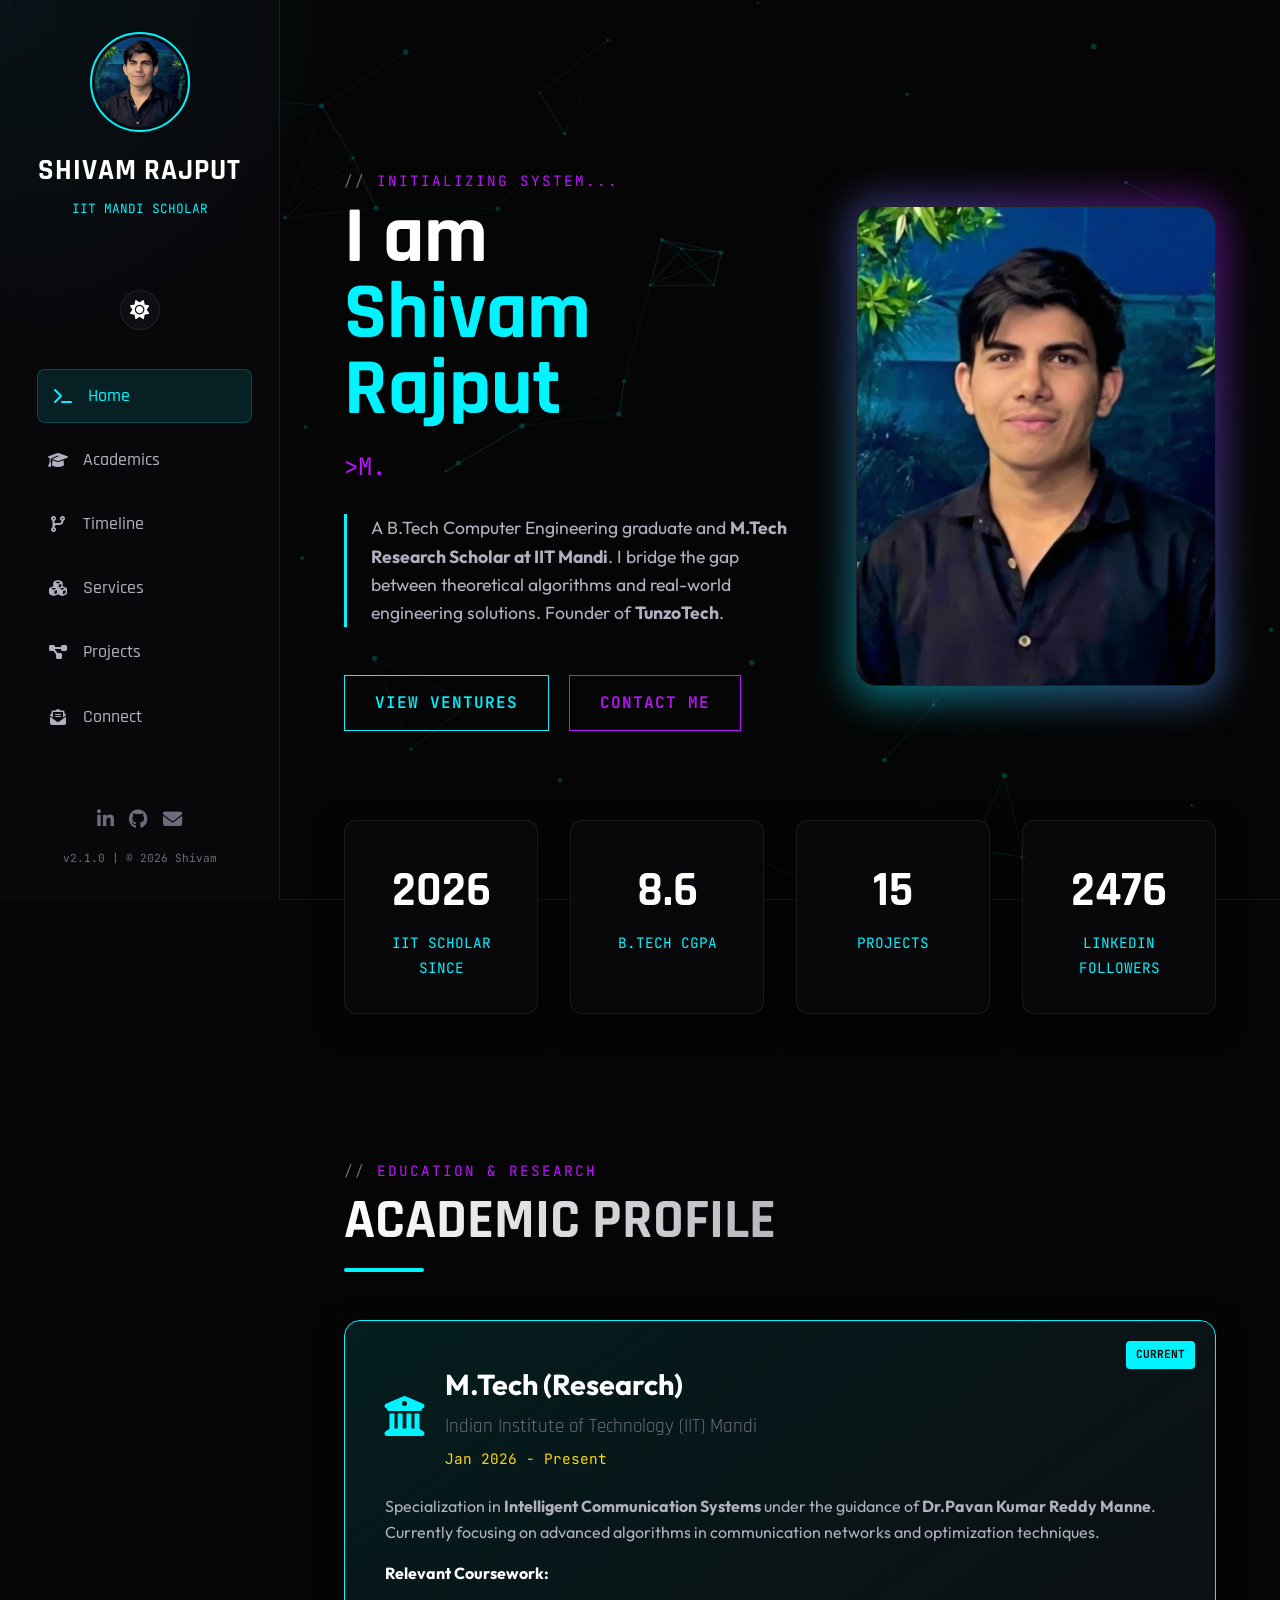
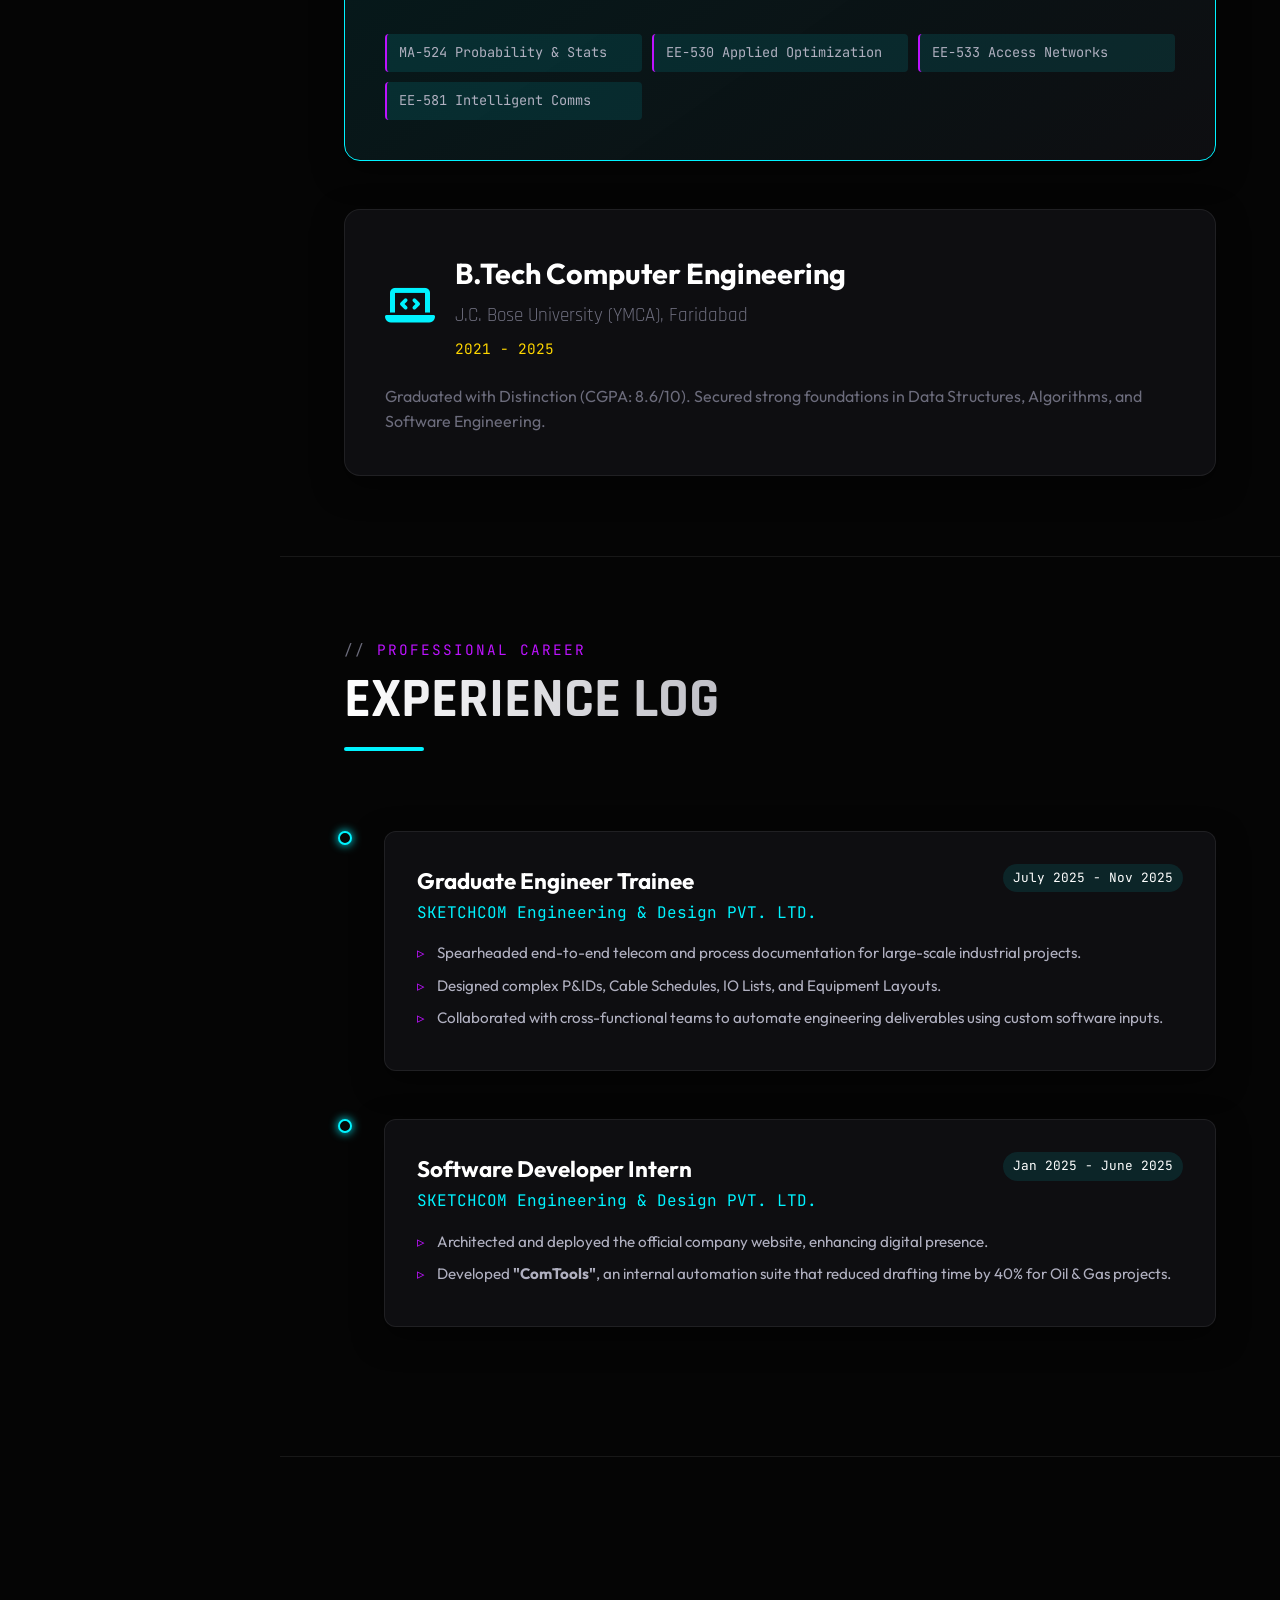
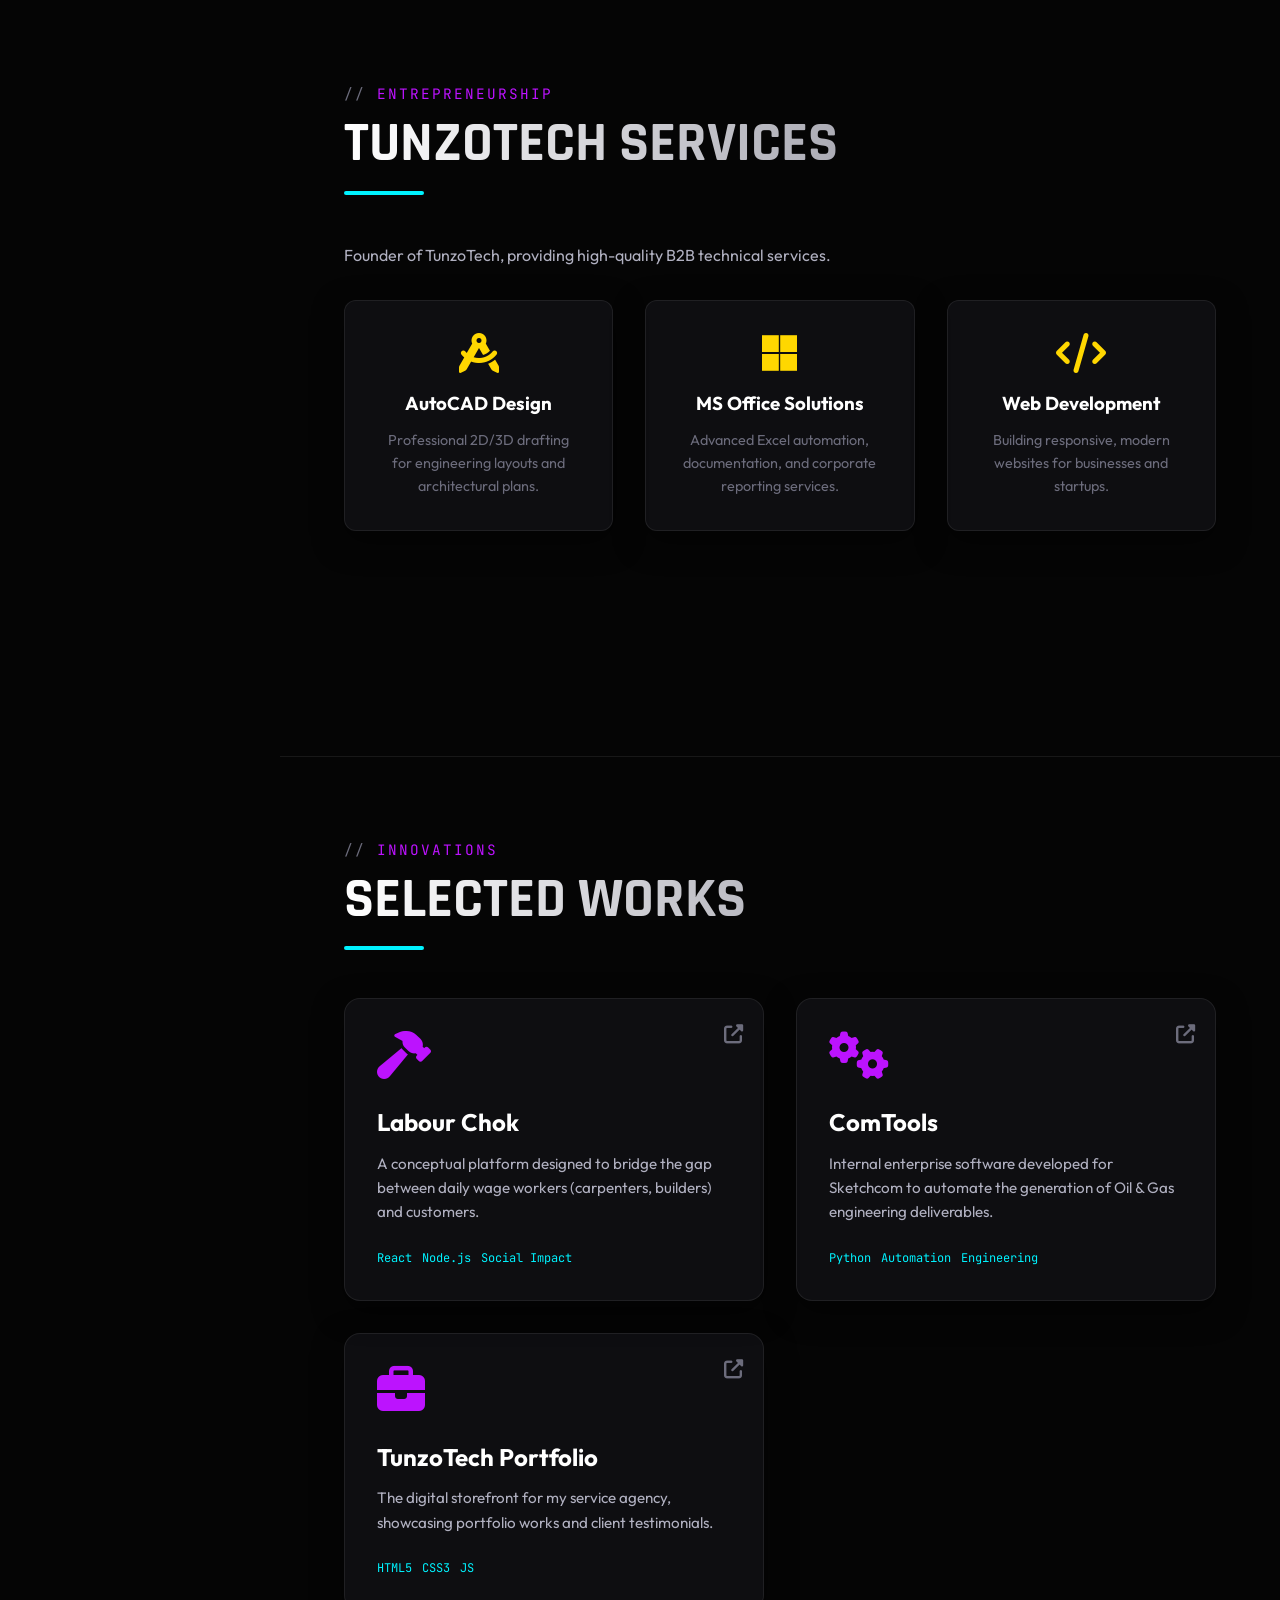
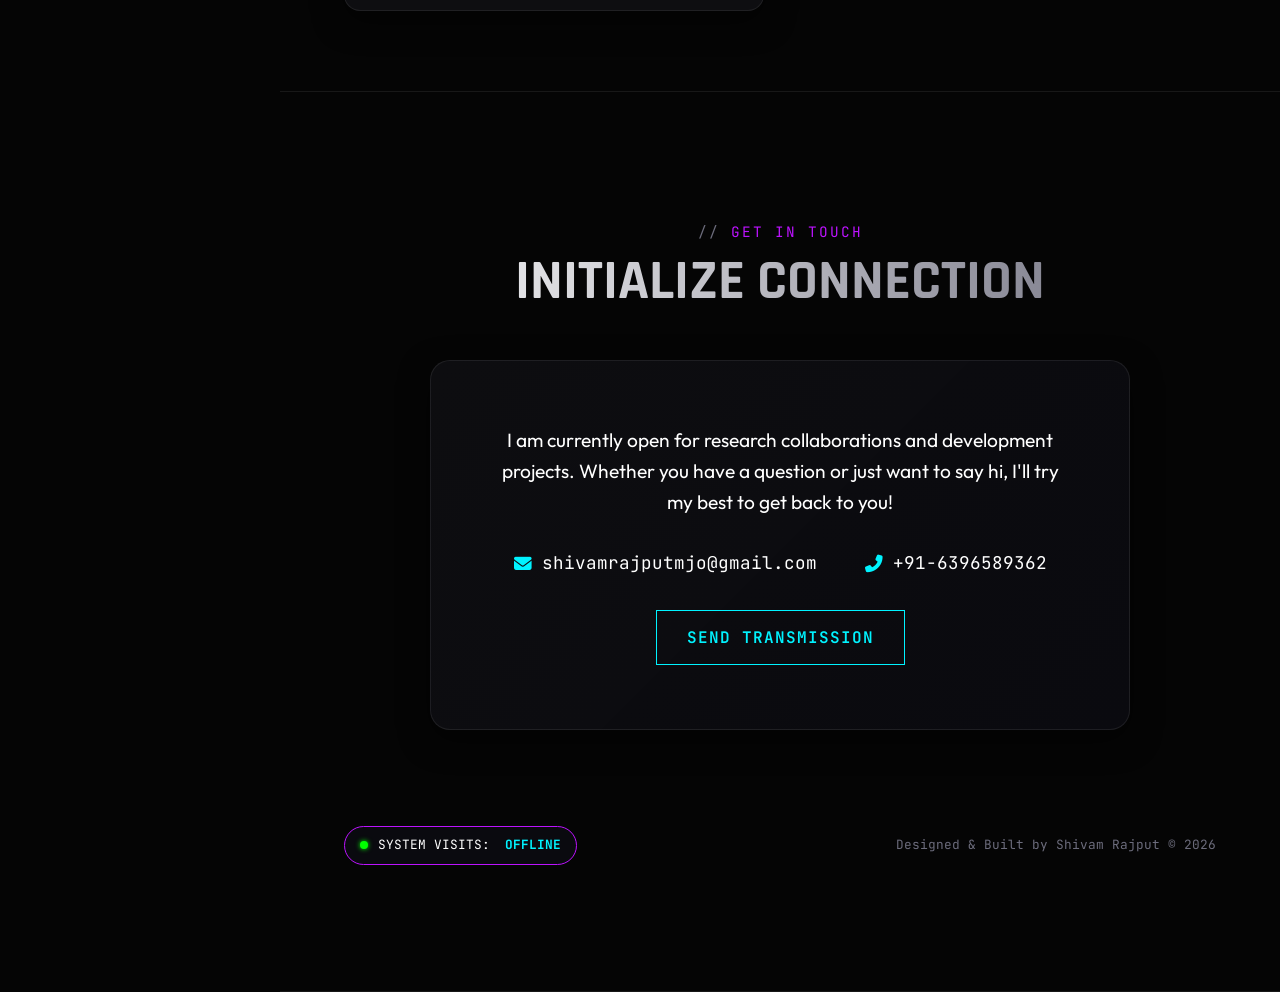
==== index.html @ 8123b1ee "Fix HTML encoding issues in index.html" ====
<!DOCTYPE html>
<html lang="en" data-theme="dark">
<head>
    <meta charset="UTF-8">
    <meta name="viewport" content="width=device-width, initial-scale=1.0">
    <meta name="description" content="Shivam Rajput - M.Tech Research Scholar IIT Mandi | Computer Engineer Portfolio">
    <meta name="keywords" content="Shivam Rajput, IIT Mandi, TunzoTech, Computer Engineer, GATE Qualified, Web Developer">
    <meta name="author" content="Shivam Rajput">
    <title>Shivam Rajput | M.Tech Research Scholar @ IIT Mandi</title>
    
    <link rel="stylesheet" href="https://cdnjs.cloudflare.com/ajax/libs/font-awesome/6.4.0/css/all.min.css">
    <link href="https://fonts.googleapis.com/css2?family=Rajdhani:wght@300;400;500;600;700&family=JetBrains+Mono:wght@300;400;500;700&family=Outfit:wght@300;400;500;700&display=swap" rel="stylesheet">
    <link rel="stylesheet" href="https://cdnjs.cloudflare.com/ajax/libs/animate.css/4.1.1/animate.min.css"/>
    
    <link rel="stylesheet" href="style.css">
</head>
<body>

    <canvas id="bg-canvas"></canvas>
    <div id="cursor-beam"></div>

    <div class="layout-wrapper">
        
        <aside class="sidebar">
            <div class="profile-header">
                <div class="profile-avatar">
                    <img src="Screenshot_2026-01-31-21-45-39-92_92460851df6f172a4592fca41cc2d2e6.jpg" alt="Shivam Rajput">
                </div>
                <div class="logo-text">
                    <h2 class="profile-name">SHIVAM RAJPUT</h2>
                    <span class="profile-role">IIT MANDI SCHOLAR</span>
                </div>
            </div>

            <div class="theme-switch-wrapper">
                <div class="theme-toggle" id="theme-toggle" title="Toggle Dark/Light Mode">
                    <i class="fas fa-sun"></i>
                </div>
            </div>

            <ul class="nav-menu">
                <li><a href="#home" class="nav-link active"><i class="fas fa-terminal"></i> <span>Home</span></a></li>
                <li><a href="#academics" class="nav-link"><i class="fas fa-graduation-cap"></i> <span>Academics</span></a></li>
                <li><a href="#experience" class="nav-link"><i class="fas fa-code-branch"></i> <span>Timeline</span></a></li>
                <li><a href="#services" class="nav-link"><i class="fas fa-cubes"></i> <span>Services</span></a></li>
                <li><a href="#projects" class="nav-link"><i class="fas fa-project-diagram"></i> <span>Projects</span></a></li>
                <li><a href="#contact" class="nav-link"><i class="fas fa-envelope-open-text"></i> <span>Connect</span></a></li>
            </ul>

            <div class="sidebar-footer">
                <div class="social-icons">
                    <a href="https://www.linkedin.com/in/shivam-rajput-b18097237" target="_blank" class="social-link"><i class="fab fa-linkedin-in"></i></a>
                    <a href="https://github.com/tunzoshivam" target="_blank" class="social-link"><i class="fab fa-github"></i></a>
                    <a href="mailto:shivamrajputmjo@gmail.com" class="social-link"><i class="fas fa-envelope"></i></a>
                </div>
                <p class="copyright">v2.1.0 | © 2026 Shivam</p>
            </div>
        </aside>

        <main class="main-content">
            
            <section id="home">
                <div class="hero-container">
                    <div class="hero-text animate__animated animate__fadeInLeft">
                        <div class="section-subtitle">INITIALIZING SYSTEM...</div>
                        <h1>I am <span class="text-highlight">Shivam Rajput</span></h1>
                        <div class="typing-container">
                            <span>&gt; </span>
                            <span id="typewriter">IIT MANDI SCHOLAR</span>
                        </div>
                        <p class="hero-bio">
                            A B.Tech Computer Engineering graduate and <strong>M.Tech Research Scholar at IIT Mandi</strong>. 
                            I bridge the gap between theoretical algorithms and real-world engineering solutions.
                            Founder of <strong>TunzoTech</strong>.
                        </p>
                        <div class="cta-group">
                            <a href="#projects" class="btn">View Ventures</a>
                            <a href="#contact" class="btn btn-secondary">Contact Me</a>
                        </div>
                    </div>

                    <div class="hero-image-wrapper animate__animated animate__fadeInRight">
                        <div class="hero-card" id="tilt-card">
                            <img src="Screenshot_2026-01-31-21-45-39-92_92460851df6f172a4592fca41cc2d2e6.jpg" alt="Shivam Rajput Profile">
                        </div>
                    </div>
                </div>
            </section>

            <div class="stats-grid">
                <div class="stat-box">
                    <span class="stat-number" data-target="2026">0</span>
                    <span class="stat-label">IIT Scholar Since</span>
                </div>
                <div class="stat-box">
                    <span class="stat-number" data-target="8.6">0</span>
                    <span class="stat-label">B.Tech CGPA</span>
                </div>
                <div class="stat-box">
                    <span class="stat-number" data-target="15">0</span>
                    <span class="stat-label">Projects</span>
                </div>
                <div class="stat-box">
                    <span class="stat-number" data-target="2476">0</span>
                    <span class="stat-label">LinkedIn Followers</span>
                </div>
            </div>

            <section id="academics">
                <div class="section-header">
                    <span class="section-subtitle">Education & Research</span>
                    <h2 class="section-title">Academic Profile</h2>
                    <div class="section-line"></div>
                </div>

                <div class="education-wrapper">
                    <div class="edu-card highlight reveal-on-scroll">
                        <div class="edu-header">
                            <i class="fas fa-university edu-icon"></i>
                            <div class="edu-details">
                                <h3>M.Tech (Research)</h3>
                                <span class="institution">Indian Institute of Technology (IIT) Mandi</span>
                                <span class="edu-year">Jan 2026 - Present</span>
                            </div>
                        </div>
                        <p style="color: var(--text-body);">
                            Specialization in <strong>Intelligent Communication Systems</strong> under the guidance of <strong>Dr.Pavan Kumar Reddy Manne</strong>. Currently focusing on advanced algorithms in communication networks and optimization techniques.
                        </p>
                        <h4 style="margin-top: 15px; color: var(--text-main);">Relevant Coursework:</h4>
                        <div class="coursework-grid">
                            <div class="course-chip">MA-524 Probability & Stats</div>
                            <div class="course-chip">EE-530 Applied Optimization</div>
                            <div class="course-chip">EE-533 Access Networks</div>
                            <div class="course-chip">EE-581 Intelligent Comms</div>
                        </div>
                    </div>

                    <div class="edu-card reveal-on-scroll">
                        <div class="edu-header">
                            <i class="fas fa-laptop-code edu-icon"></i>
                            <div class="edu-details">
                                <h3>B.Tech Computer Engineering</h3>
                                <span class="institution">J.C. Bose University (YMCA), Faridabad</span>
                                <span class="edu-year">2021 - 2025</span>
                            </div>
                        </div>
                        <p style="color: var(--text-muted);">
                            Graduated with Distinction (CGPA: 8.6/10). Secured strong foundations in Data Structures, Algorithms, and Software Engineering.
                        </p>
                    </div>
                </div>
            </section>

            <section id="experience">
                <div class="section-header">
                    <span class="section-subtitle">Professional Career</span>
                    <h2 class="section-title">Experience Log</h2>
                    <div class="section-line"></div>
                </div>

                <div class="timeline-container">
                    <div class="timeline-block reveal-on-scroll">
                        <div class="timeline-dot"></div>
                        <div class="job-card">
                            <div class="job-header">
                                <div>
                                    <h3 class="job-title">Graduate Engineer Trainee</h3>
                                    <span class="job-company">SKETCHCOM Engineering & Design PVT. LTD.</span>
                                </div>
                                <span class="job-date">July 2025 - Nov 2025</span>
                            </div>
                            <ul class="job-desc">
                                <li>Spearheaded end-to-end telecom and process documentation for large-scale industrial projects.</li>
                                <li>Designed complex P&IDs, Cable Schedules, IO Lists, and Equipment Layouts.</li>
                                <li>Collaborated with cross-functional teams to automate engineering deliverables using custom software inputs.</li>
                            </ul>
                        </div>
                    </div>

                    <div class="timeline-block reveal-on-scroll">
                        <div class="timeline-dot"></div>
                        <div class="job-card">
                            <div class="job-header">
                                <div>
                                    <h3 class="job-title">Software Developer Intern</h3>
                                    <span class="job-company">SKETCHCOM Engineering & Design PVT. LTD.</span>
                                </div>
                                <span class="job-date">Jan 2025 - June 2025</span>
                            </div>
                            <ul class="job-desc">
                                <li>Architected and deployed the official company website, enhancing digital presence.</li>
                                <li>Developed <strong>"ComTools"</strong>, an internal automation suite that reduced drafting time by 40% for Oil & Gas projects.</li>
                            </ul>
                        </div>
                    </div>
                </div>
            </section>

            <section id="services">
                <div class="section-header">
                    <span class="section-subtitle">Entrepreneurship</span>
                    <h2 class="section-title">TunzoTech Services</h2>
                    <div class="section-line"></div>
                </div>
                <p style="max-width: 600px; color: var(--text-body);">
                    Founder of TunzoTech, providing high-quality B2B technical services.
                </p>

                <div class="services-container">
                    <div class="service-card reveal-on-scroll">
                        <i class="fas fa-drafting-compass service-icon"></i>
                        <h3>AutoCAD Design</h3>
                        <p style="font-size: 0.9rem; color: var(--text-muted); margin-top: 10px;">Professional 2D/3D drafting for engineering layouts and architectural plans.</p>
                    </div>
                    <div class="service-card reveal-on-scroll">
                        <i class="fab fa-microsoft service-icon"></i>
                        <h3>MS Office Solutions</h3>
                        <p style="font-size: 0.9rem; color: var(--text-muted); margin-top: 10px;">Advanced Excel automation, documentation, and corporate reporting services.</p>
                    </div>
                    <div class="service-card reveal-on-scroll">
                        <i class="fas fa-code service-icon"></i>
                        <h3>Web Development</h3>
                        <p style="font-size: 0.9rem; color: var(--text-muted); margin-top: 10px;">Building responsive, modern websites for businesses and startups.</p>
                    </div>
                </div>
            </section>

            <section id="projects">
                <div class="section-header">
                    <span class="section-subtitle">Innovations</span>
                    <h2 class="section-title">Selected Works</h2>
                    <div class="section-line"></div>
                </div>

                <div class="project-grid">
                    <div class="project-card reveal-on-scroll">
                        <div class="project-links">
                            <a href="https://github.com/TunzoShivam/labourchowk" target="_blank"><i class="fas fa-external-link-alt"></i></a>
                        </div>
                        <div class="project-content">
                            <i class="fas fa-hammer folder-icon"></i>
                            <h3 class="project-title">Labour Chok</h3>
                            <p class="project-desc">A conceptual platform designed to bridge the gap between daily wage workers (carpenters, builders) and customers.</p>
                            <div class="tech-stack">
                                <span class="tech-tag">React</span>
                                <span class="tech-tag">Node.js</span>
                                <span class="tech-tag">Social Impact</span>
                            </div>
                        </div>
                    </div>

                    <div class="project-card reveal-on-scroll">
                        <div class="project-links">
                            <a href="#" target="_blank"><i class="fas fa-external-link-alt"></i></a>
                        </div>
                        <div class="project-content">
                            <i class="fas fa-cogs folder-icon"></i>
                            <h3 class="project-title">ComTools</h3>
                            <p class="project-desc">Internal enterprise software developed for Sketchcom to automate the generation of Oil & Gas engineering deliverables.</p>
                            <div class="tech-stack">
                                <span class="tech-tag">Python</span>
                                <span class="tech-tag">Automation</span>
                                <span class="tech-tag">Engineering</span>
                            </div>
                        </div>
                    </div>

                    <div class="project-card reveal-on-scroll">
                        <div class="project-links">
                            <a href="https://www.instagram.com/tunzotech/" target="_blank"><i class="fas fa-external-link-alt"></i></a>
                        </div>
                        <div class="project-content">
                            <i class="fas fa-briefcase folder-icon"></i>
                            <h3 class="project-title">TunzoTech Portfolio</h3>
                            <p class="project-desc">The digital storefront for my service agency, showcasing portfolio works and client testimonials.</p>
                            <div class="tech-stack">
                                <span class="tech-tag">HTML5</span>
                                <span class="tech-tag">CSS3</span>
                                <span class="tech-tag">JS</span>
                            </div>
                        </div>
                    </div>
                </div>
            </section>

            <section id="contact">
                <div class="section-header" style="text-align: center;">
                    <span class="section-subtitle">Get In Touch</span>
                    <h2 class="section-title">Initialize Connection</h2>
                </div>

                <div class="contact-box reveal-on-scroll">
                    <p style="font-size: 1.2rem; margin-bottom: 2rem; color: var(--text-main);">
                        I am currently open for research collaborations and development projects.
                        Whether you have a question or just want to say hi, I'll try my best to get back to you!
                    </p>
                    
                    <div class="contact-info">
                        <div class="contact-item">
                            <i class="fas fa-envelope"></i>
                            <span>shivamrajputmjo@gmail.com</span>
                        </div>
                        <div class="contact-item">
                            <i class="fas fa-phone-alt"></i>
                            <span>+91-6396589362</span>
                        </div>
                    </div>

                    <a href="mailto:shivamrajputmjo@gmail.com" class="btn">Send Transmission</a>
                </div>

                <footer class="footer-bar">
                    <div class="visitor-counter">
                        <div class="pulse-dot"></div>
                        <span>SYSTEM VISITS: </span>
                        <span id="counter-val" style="color: var(--primary); font-weight: bold; margin-left: 5px;">LOADING...</span>
                    </div>
                    <div style="font-family: var(--font-code); font-size: 0.8rem; color: var(--text-muted);">
                        Designed & Built by Shivam Rajput © 2026
                    </div>
                </footer>
            </section>

        </main>
    </div>

    <script src="script.js"></script>
</body>

</html>
---- style.css ----
/* =========================================
   1. RESET & VARIABLES (The Foundation)
   ========================================= */
:root {
    /* ------------------ DARK THEME (DEFAULT) ------------------ */
    --bg-deep: #050505;
    --bg-surface: #0a0a0f;
    --bg-card: rgba(20, 20, 25, 0.6);
    --bg-glass: rgba(10, 10, 15, 0.7);
    
    --primary: #00f3ff;       /* Electric Cyan */
    --primary-dim: rgba(0, 243, 255, 0.1);
    --secondary: #bc13fe;     /* Neon Purple */
    --secondary-dim: rgba(188, 19, 254, 0.1);
    --accent: #ffd700;        /* Gold */
    
    --text-main: #ffffff;
    --text-body: #b0b0c0;
    --text-muted: #6c6c7c;
    
    --glass-border: 1px solid rgba(255, 255, 255, 0.08);
    --glass-shadow: 0 10px 30px rgba(0,0,0,0.5);
    
    /* Cursor Beam Color */
    --beam-color: radial-gradient(circle, rgba(0, 243, 255, 0.15) 0%, transparent 60%);
    
    /* Typography */
    --font-heading: 'Rajdhani', sans-serif;
    --font-body: 'Outfit', sans-serif;
    --font-code: 'JetBrains Mono', monospace;
    
    /* Transitions */
    --ease-out: cubic-bezier(0.23, 1, 0.32, 1);
    --trans-fast: 0.3s var(--ease-out);
    --trans-slow: 0.6s var(--ease-out);
}

/* ------------------ LIGHT THEME OVERRIDES ------------------ */
[data-theme="light"] {
    --bg-deep: #f0f2f5;
    --bg-surface: #ffffff;
    --bg-card: rgba(255, 255, 255, 0.85);
    --bg-glass: rgba(255, 255, 255, 0.9);

    --primary: #0077b6;       /* Deep Blue */
    --primary-dim: rgba(0, 119, 182, 0.1);
    --secondary: #7209b7;     /* Rich Purple */
    --secondary-dim: rgba(114, 9, 183, 0.1);
    --accent: #ffb703;        /* Warm Yellow */

    --text-main: #1a1a2e;
    --text-body: #4a4a5e;
    --text-muted: #666;

    --glass-border: 1px solid rgba(0, 0, 0, 0.05);
    --glass-shadow: 0 10px 30px rgba(0,0,0,0.1);
    
    /* Cursor Beam Color for Light Mode (Subtle Warmth) */
    --beam-color: radial-gradient(circle, rgba(0, 119, 182, 0.1) 0%, transparent 60%);
}

* {
    margin: 0;
    padding: 0;
    box-sizing: border-box;
    outline: none;
    -webkit-tap-highlight-color: transparent;
}

html {
    scroll-behavior: smooth;
    font-size: 16px;
}

body {
    background-color: var(--bg-deep);
    color: var(--text-main);
    font-family: var(--font-body);
    overflow-x: hidden;
    line-height: 1.6;
    transition: background-color 0.5s ease, color 0.5s ease;
}

/* Custom Scrollbar */
::-webkit-scrollbar { width: 8px; }
::-webkit-scrollbar-track { background: var(--bg-deep); }
::-webkit-scrollbar-thumb { 
    background: linear-gradient(to bottom, var(--primary), var(--secondary)); 
    border-radius: 4px; 
}

::selection {
    background: var(--primary);
    color: #fff;
}

/* =========================================
   2. DYNAMIC BACKGROUNDS & CURSOR BEAM
   ========================================= */
#bg-canvas {
    position: fixed;
    top: 0; left: 0;
    width: 100%; height: 100%;
    z-index: -2;
    opacity: 0.4;
    pointer-events: none;
    transition: opacity 0.5s;
}

/* The Flashlight Beam */
#cursor-beam {
    position: fixed;
    top: 0; left: 0;
    width: 800px;
    height: 800px;
    background: var(--beam-color);
    border-radius: 50%;
    pointer-events: none;
    transform: translate(-50%, -50%);
    z-index: -1;
    mix-blend-mode: screen; /* Makes it glow nicely in dark mode */
    transition: background 0.5s ease;
}

/* Adjust blend mode for light theme */
[data-theme="light"] #cursor-beam {
    mix-blend-mode: multiply;
}

/* =========================================
   3. LAYOUT STRUCTURE
   ========================================= */
.layout-wrapper {
    display: grid;
    grid-template-columns: 280px 1fr; /* Fixed Sidebar */
    min-height: 100vh;
}

/* =========================================
   4. SIDEBAR (GLASSMORPHISM)
   ========================================= */
.sidebar {
    background: var(--bg-glass);
    backdrop-filter: blur(20px);
    -webkit-backdrop-filter: blur(20px);
    border-right: var(--glass-border);
    height: 100vh;
    position: sticky;
    top: 0;
    padding: 2rem;
    display: flex;
    flex-direction: column;
    justify-content: space-between;
    z-index: 100;
    transition: transform 0.3s ease, background 0.5s ease, border 0.5s ease;
}

.profile-header {
    text-align: center;
    margin-bottom: 2rem;
}

.profile-avatar {
    width: 100px;
    height: 100px;
    border-radius: 50%;
    border: 2px solid var(--primary);
    padding: 3px;
    margin: 0 auto 1rem;
    position: relative;
}

.profile-avatar img {
    width: 100%;
    height: 100%;
    border-radius: 50%;
    object-fit: cover;
    filter: grayscale(20%);
    transition: var(--trans-fast);
}

.profile-avatar:hover img { filter: grayscale(0%); }

.profile-name {
    font-family: var(--font-heading);
    font-size: 1.8rem;
    font-weight: 700;
    letter-spacing: 1px;
    color: var(--text-main);
}

.profile-role {
    font-family: var(--font-code);
    font-size: 0.8rem;
    color: var(--primary);
    margin-top: 5px;
    display: block;
}

/* Navigation Links */
.nav-menu {
    list-style: none;
    display: flex;
    flex-direction: column;
    gap: 10px;
}

.nav-link {
    display: flex;
    align-items: center;
    gap: 15px;
    padding: 12px 15px;
    color: var(--text-body);
    text-decoration: none;
    border-radius: 8px;
    transition: var(--trans-fast);
    font-family: var(--font-heading);
    font-weight: 500;
    font-size: 1.1rem;
    border: 1px solid transparent;
}

.nav-link i { width: 20px; text-align: center; font-size: 1rem; }

.nav-link:hover, .nav-link.active {
    background: var(--primary-dim);
    color: var(--primary);
    border-color: rgba(0, 243, 255, 0.2);
    transform: translateX(5px);
}

/* Theme Switcher */
.theme-switch-wrapper {
    display: flex;
    align-items: center;
    justify-content: center;
    margin: 10px 0;
}

.theme-toggle {
    background: var(--bg-card);
    border: var(--glass-border);
    color: var(--text-main);
    padding: 10px;
    border-radius: 50%;
    cursor: pointer;
    transition: var(--trans-fast);
    width: 40px;
    height: 40px;
    display: flex;
    align-items: center;
    justify-content: center;
    font-size: 1.2rem;
}

.theme-toggle:hover {
    background: var(--primary);
    color: #fff;
    box-shadow: 0 0 15px var(--primary);
}

.sidebar-footer {
    margin-top: 2rem;
    text-align: center;
}

.social-icons {
    display: flex;
    justify-content: center;
    gap: 15px;
    margin-bottom: 15px;
}

.social-link {
    color: var(--text-muted);
    font-size: 1.2rem;
    transition: var(--trans-fast);
}
.social-link:hover { color: var(--primary); transform: translateY(-3px); }

.copyright {
    font-size: 0.7rem;
    color: var(--text-muted);
    font-family: var(--font-code);
}

/* =========================================
   5. MAIN CONTENT AREA
   ========================================= */
.main-content {
    padding: 0;
    position: relative;
    /* Extra padding at bottom for mobile to prevent content hide behind nav */
    padding-bottom: 0; 
}

section {
    padding: 5rem 4rem;
    min-height: 100vh;
    display: flex;
    flex-direction: column;
    justify-content: center;
    border-bottom: var(--glass-border);
    position: relative;
    transition: border 0.5s ease;
}

/* Section Headings */
.section-header { margin-bottom: 3rem; }

.section-subtitle {
    font-family: var(--font-code);
    color: var(--secondary);
    font-size: 0.9rem;
    letter-spacing: 2px;
    margin-bottom: 0.5rem;
    display: inline-block;
    text-transform: uppercase;
}

.section-subtitle::before { content: '// '; color: var(--text-muted); }

.section-title {
    font-family: var(--font-heading);
    font-size: clamp(2.5rem, 5vw, 3.5rem); /* Responsive Font Size */
    font-weight: 700;
    text-transform: uppercase;
    line-height: 1.1;
    /* Gradient Text */
    background: linear-gradient(to right, var(--text-main), var(--text-muted));
    -webkit-background-clip: text;
    -webkit-text-fill-color: transparent;
}

.section-line {
    width: 80px;
    height: 4px;
    background: var(--primary);
    margin-top: 1rem;
    border-radius: 2px;
}

/* =========================================
   6. HERO SECTION
   ========================================= */
.hero-container {
    display: grid;
    grid-template-columns: 1.5fr 1fr;
    align-items: center;
    gap: 4rem;
    max-width: 1400px;
    margin: 0 auto;
}

.hero-text h1 {
    font-size: clamp(3rem, 7vw, 5rem); /* Responsive Font Size */
    font-family: var(--font-heading);
    line-height: 0.95;
    margin-bottom: 1.5rem;
    color: var(--text-main);
}

.text-highlight { color: var(--primary); position: relative; display: inline-block; }

.typing-container {
    font-family: var(--font-code);
    font-size: clamp(1rem, 2vw, 1.5rem);
    color: var(--secondary);
    margin-bottom: 2rem;
    height: 30px;
    display: flex;
    align-items: center;
}

.hero-bio {
    font-size: 1.1rem;
    color: var(--text-body);
    max-width: 600px;
    margin-bottom: 3rem;
    border-left: 3px solid var(--primary);
    padding-left: 1.5rem;
}

.cta-group { display: flex; gap: 20px; flex-wrap: wrap; }

.btn {
    display: inline-flex;
    align-items: center;
    gap: 10px;
    padding: 14px 30px;
    background: transparent;
    border: 1px solid var(--primary);
    color: var(--primary);
    font-family: var(--font-code);
    font-weight: 600;
    text-decoration: none;
    text-transform: uppercase;
    letter-spacing: 1px;
    position: relative;
    overflow: hidden;
    transition: var(--trans-fast);
    cursor: pointer;
    white-space: nowrap;
}

.btn::before {
    content: '';
    position: absolute;
    top: 0; left: -100%;
    width: 100%; height: 100%;
    background: var(--primary);
    z-index: -1;
    transition: 0.4s ease;
}

.btn:hover::before { left: 0; }
.btn:hover { color: var(--bg-deep); box-shadow: 0 0 20px var(--primary-dim); }

.btn-secondary {
    border-color: var(--secondary);
    color: var(--secondary);
}
.btn-secondary::before { background: var(--secondary); }
.btn-secondary:hover { color: var(--bg-deep); box-shadow: 0 0 20px var(--secondary-dim); }

/* 3D Image Card */
.hero-image-wrapper {
    perspective: 1000px;
    display: flex;
    justify-content: center;
    max-width: 100%;
}

.hero-card {
    width: 360px;
    max-width: 100%;
    height: auto;
    aspect-ratio: 3/4;
    position: relative;
    transform-style: preserve-3d;
    transition: transform 0.1s;
    border-radius: 20px;
}

.hero-card::before {
    content: '';
    position: absolute;
    inset: -5px;
    background: linear-gradient(45deg, var(--primary), var(--secondary));
    border-radius: 24px;
    z-index: -1;
    filter: blur(20px);
    opacity: 0.5;
}

.hero-card img {
    width: 100%;
    height: 100%;
    object-fit: cover;
    border-radius: 20px;
    border: 1px solid rgba(255, 255, 255, 0.1);
    background: var(--bg-surface);
}

/* =========================================
   7. STATS COUNTER
   ========================================= */
.stats-grid {
    display: grid;
    grid-template-columns: repeat(auto-fit, minmax(150px, 1fr)); /* Responsive Grid */
    gap: 2rem;
    margin-top: -80px;
    margin-bottom: 4rem;
    padding: 0 4rem;
    position: relative;
    z-index: 10;
}

.stat-box {
    background: var(--bg-glass);
    backdrop-filter: blur(10px);
    border: var(--glass-border);
    padding: 2rem;
    text-align: center;
    border-radius: 12px;
    transition: var(--trans-fast);
    box-shadow: var(--glass-shadow);
}

.stat-box:hover {
    transform: translateY(-10px);
    border-color: var(--primary);
}

.stat-number {
    font-size: 3rem;
    font-family: var(--font-heading);
    font-weight: 700;
    color: var(--text-main);
    display: block;
}

.stat-label {
    font-family: var(--font-code);
    color: var(--primary);
    font-size: 0.9rem;
    text-transform: uppercase;
}

/* =========================================
   8. ACADEMICS
   ========================================= */
.education-wrapper {
    display: grid;
    grid-template-columns: 1fr;
    gap: 3rem;
}

.edu-card {
    background: var(--bg-card);
    border: var(--glass-border);
    padding: 2.5rem;
    border-radius: 16px;
    position: relative;
    overflow: hidden;
    transition: var(--trans-fast);
    box-shadow: var(--glass-shadow);
}

.edu-card:hover { border-color: var(--secondary); transform: scale(1.01); }

.edu-card.highlight {
    border: 1px solid var(--primary);
    background: linear-gradient(145deg, var(--primary-dim), var(--bg-card));
}

.edu-card.highlight::after {
    content: 'CURRENT';
    position: absolute;
    top: 20px; right: 20px;
    background: var(--primary);
    color: var(--bg-deep);
    padding: 5px 10px;
    font-family: var(--font-code);
    font-size: 0.7rem;
    border-radius: 4px;
    font-weight: 700;
}

.edu-header {
    display: flex;
    align-items: center;
    gap: 20px;
    margin-bottom: 1.5rem;
    flex-wrap: wrap; /* Wrap on small screens */
}

.edu-icon { font-size: 2.5rem; color: var(--primary); }

.edu-details h3 { font-size: 1.8rem; color: var(--text-main); margin-bottom: 5px; }
.edu-details .institution { color: var(--text-muted); font-family: var(--font-heading); font-size: 1.2rem; }
.edu-year { color: var(--accent); font-family: var(--font-code); font-size: 0.9rem; margin-top: 5px; display: block; }

.coursework-grid {
    display: grid;
    grid-template-columns: repeat(auto-fill, minmax(200px, 1fr));
    gap: 10px;
    margin-top: 1.5rem;
    padding-top: 1.5rem;
    border-top: 1px solid var(--glass-border);
}

.course-chip {
    background: var(--primary-dim);
    padding: 8px 12px;
    border-radius: 4px;
    font-size: 0.85rem;
    font-family: var(--font-code);
    color: var(--text-body);
    border-left: 2px solid var(--secondary);
}

/* =========================================
   9. EXPERIENCE TIMELINE
   ========================================= */
.timeline-container { max-width: 900px; margin-top: 2rem; }

.timeline-block {
    padding-left: 40px;
    position: relative;
    margin-bottom: 3rem;
}

.timeline-block::before {
    content: '';
    position: absolute;
    left: 0; top: 0; bottom: -3rem;
    width: 2px;
    background: var(--glass-border);
}
.timeline-block:last-child::before { bottom: 0; }

.timeline-dot {
    position: absolute;
    left: -6px; top: 0;
    width: 14px; height: 14px;
    border-radius: 50%;
    background: var(--bg-deep);
    border: 2px solid var(--primary);
    box-shadow: 0 0 10px var(--primary);
}

.job-card {
    background: var(--bg-card);
    border: var(--glass-border);
    padding: 2rem;
    border-radius: 12px;
    transition: var(--trans-fast);
    box-shadow: var(--glass-shadow);
}

.job-card:hover { transform: translateX(10px); border-color: var(--primary); }

.job-header {
    display: flex;
    justify-content: space-between;
    align-items: flex-start;
    margin-bottom: 1rem;
    flex-wrap: wrap;
    gap: 10px;
}

.job-title { font-size: 1.4rem; color: var(--text-main); }
.job-company { color: var(--primary); font-family: var(--font-code); }
.job-date { 
    background: var(--primary-dim); 
    padding: 4px 10px; 
    border-radius: 20px; 
    font-size: 0.8rem; 
    font-family: var(--font-code);
    color: var(--text-main);
    white-space: nowrap;
}

.job-desc { list-style: none; padding: 0; }
.job-desc li {
    position: relative;
    padding-left: 20px;
    margin-bottom: 8px;
    color: var(--text-body);
    font-size: 0.95rem;
}
.job-desc li::before {
    content: '▹';
    position: absolute;
    left: 0; color: var(--secondary);
}

/* =========================================
   10. PROJECTS
   ========================================= */
.project-grid {
    display: grid;
    grid-template-columns: repeat(auto-fit, minmax(300px, 1fr));
    gap: 2rem;
}

.project-card {
    background: var(--bg-card);
    border-radius: 16px;
    overflow: hidden;
    border: var(--glass-border);
    transition: var(--trans-fast);
    position: relative;
    box-shadow: var(--glass-shadow);
    display: flex;
    flex-direction: column;
}

.project-card:hover {
    transform: translateY(-10px);
    border-color: var(--accent);
}

.project-content { padding: 2rem; flex-grow: 1; display: flex; flex-direction: column; }

.folder-icon { font-size: 3rem; color: var(--secondary); margin-bottom: 1.5rem; }

.project-title { font-size: 1.5rem; margin-bottom: 10px; color: var(--text-main); }

.project-desc { font-size: 0.95rem; color: var(--text-body); margin-bottom: 1.5rem; flex-grow: 1; }

.tech-stack {
    display: flex;
    gap: 10px;
    flex-wrap: wrap;
    margin-top: auto;
}

.tech-tag {
    font-family: var(--font-code);
    font-size: 0.75rem;
    color: var(--primary);
}

.project-links {
    position: absolute;
    top: 20px; right: 20px;
    display: flex;
    gap: 15px;
}
.project-links a { color: var(--text-muted); font-size: 1.2rem; transition: 0.3s; }
.project-links a:hover { color: var(--primary); }

/* =========================================
   11. SERVICES
   ========================================= */
.services-container {
    display: grid;
    grid-template-columns: repeat(auto-fit, minmax(250px, 1fr));
    gap: 2rem;
    margin-top: 2rem;
}

.service-card {
    background: var(--bg-card);
    border: var(--glass-border);
    padding: 2rem;
    border-radius: 12px;
    text-align: center;
    transition: 0.3s;
    box-shadow: var(--glass-shadow);
}

.service-card:hover {
    background: var(--primary-dim);
    border-color: var(--primary);
}

.service-icon {
    font-size: 2.5rem;
    color: var(--accent);
    margin-bottom: 1rem;
}

/* =========================================
   12. CONTACT & FOOTER
   ========================================= */
.contact-box {
    background: linear-gradient(135deg, var(--bg-card), var(--bg-surface));
    padding: 4rem;
    border-radius: 20px;
    text-align: center;
    border: var(--glass-border);
    max-width: 700px;
    margin: 0 auto;
    box-shadow: var(--glass-shadow);
}

.contact-info {
    display: flex;
    justify-content: center;
    gap: 3rem;
    margin: 2rem 0;
    flex-wrap: wrap;
}

.contact-item {
    display: flex;
    align-items: center;
    gap: 10px;
    font-family: var(--font-code);
    color: var(--text-main);
    font-size: 1.1rem;
}
.contact-item i { color: var(--primary); }

.footer-bar {
    margin-top: 4rem;
    padding-top: 2rem;
    border-top: 1px solid var(--glass-border);
    display: flex;
    justify-content: space-between;
    align-items: center;
    width: 100%;
}

.visitor-counter {
    display: flex;
    align-items: center;
    gap: 10px;
    background: var(--bg-surface);
    padding: 8px 15px;
    border-radius: 30px;
    border: 1px solid var(--secondary);
    font-family: var(--font-code);
    font-size: 0.8rem;
    color: var(--text-main);
}

.pulse-dot {
    width: 8px; height: 8px;
    background: #00ff00;
    border-radius: 50%;
    box-shadow: 0 0 5px #00ff00;
    animation: pulse 1.5s infinite;
}

@keyframes pulse { 0% { opacity: 1; } 50% { opacity: 0.3; } 100% { opacity: 1; } }

/* =========================================
   13. RESPONSIVENESS (Any Screen Size)
   ========================================= */

/* Tablet & Mobile Layout (Less than 992px) */
@media (max-width: 992px) {
    .layout-wrapper { grid-template-columns: 1fr; }
    
    .sidebar {
        height: auto;
        position: fixed;
        bottom: 0; top: auto;
        width: 100%;
        flex-direction: row;
        padding: 10px 20px;
        background: var(--bg-surface);
        border-top: 1px solid var(--primary);
        border-right: none;
        justify-content: space-around;
        align-items: center;
    }

    .profile-header, .sidebar-footer, .logo-text { display: none; }
    
    .nav-menu {
        flex-direction: row;
        width: 100%;
        justify-content: space-around;
        margin: 0;
    }

    .nav-link span { display: none; }
    .nav-link { font-size: 1.4rem; padding: 10px; }

    .theme-switch-wrapper { 
        position: fixed; 
        top: 20px; right: 20px; 
        z-index: 1000; 
    }

    .hero-container { grid-template-columns: 1fr; text-align: center; gap: 3rem; }
    .hero-bio { margin: 0 auto 2rem; border-left: none; padding: 0; }
    .cta-group { justify-content: center; }
    
    /* Move stats below hero correctly on mobile */
    .stats-grid { 
        margin-top: 2rem; 
        padding: 0 1.5rem; 
    }

    section { padding: 4rem 1.5rem; }
    
    /* Ensure footer doesn't hide behind nav */
    .main-content { padding-bottom: 70px; }
    
    .contact-info { flex-direction: column; gap: 1rem; }
    .footer-bar { flex-direction: column; gap: 1rem; text-align: center; }
}

/* Small Mobile Screens (Less than 480px) */
@media (max-width: 480px) {
    .section-title { font-size: 2.5rem; }
    .hero-text h1 { font-size: 3rem; }
    
    .project-grid { grid-template-columns: 1fr; }
    .services-container { grid-template-columns: 1fr; }
    .stats-grid { grid-template-columns: 1fr 1fr; gap: 1rem; }
    
    .contact-box { padding: 2rem 1rem; }
    
    .nav-link { padding: 8px; font-size: 1.2rem; }
}
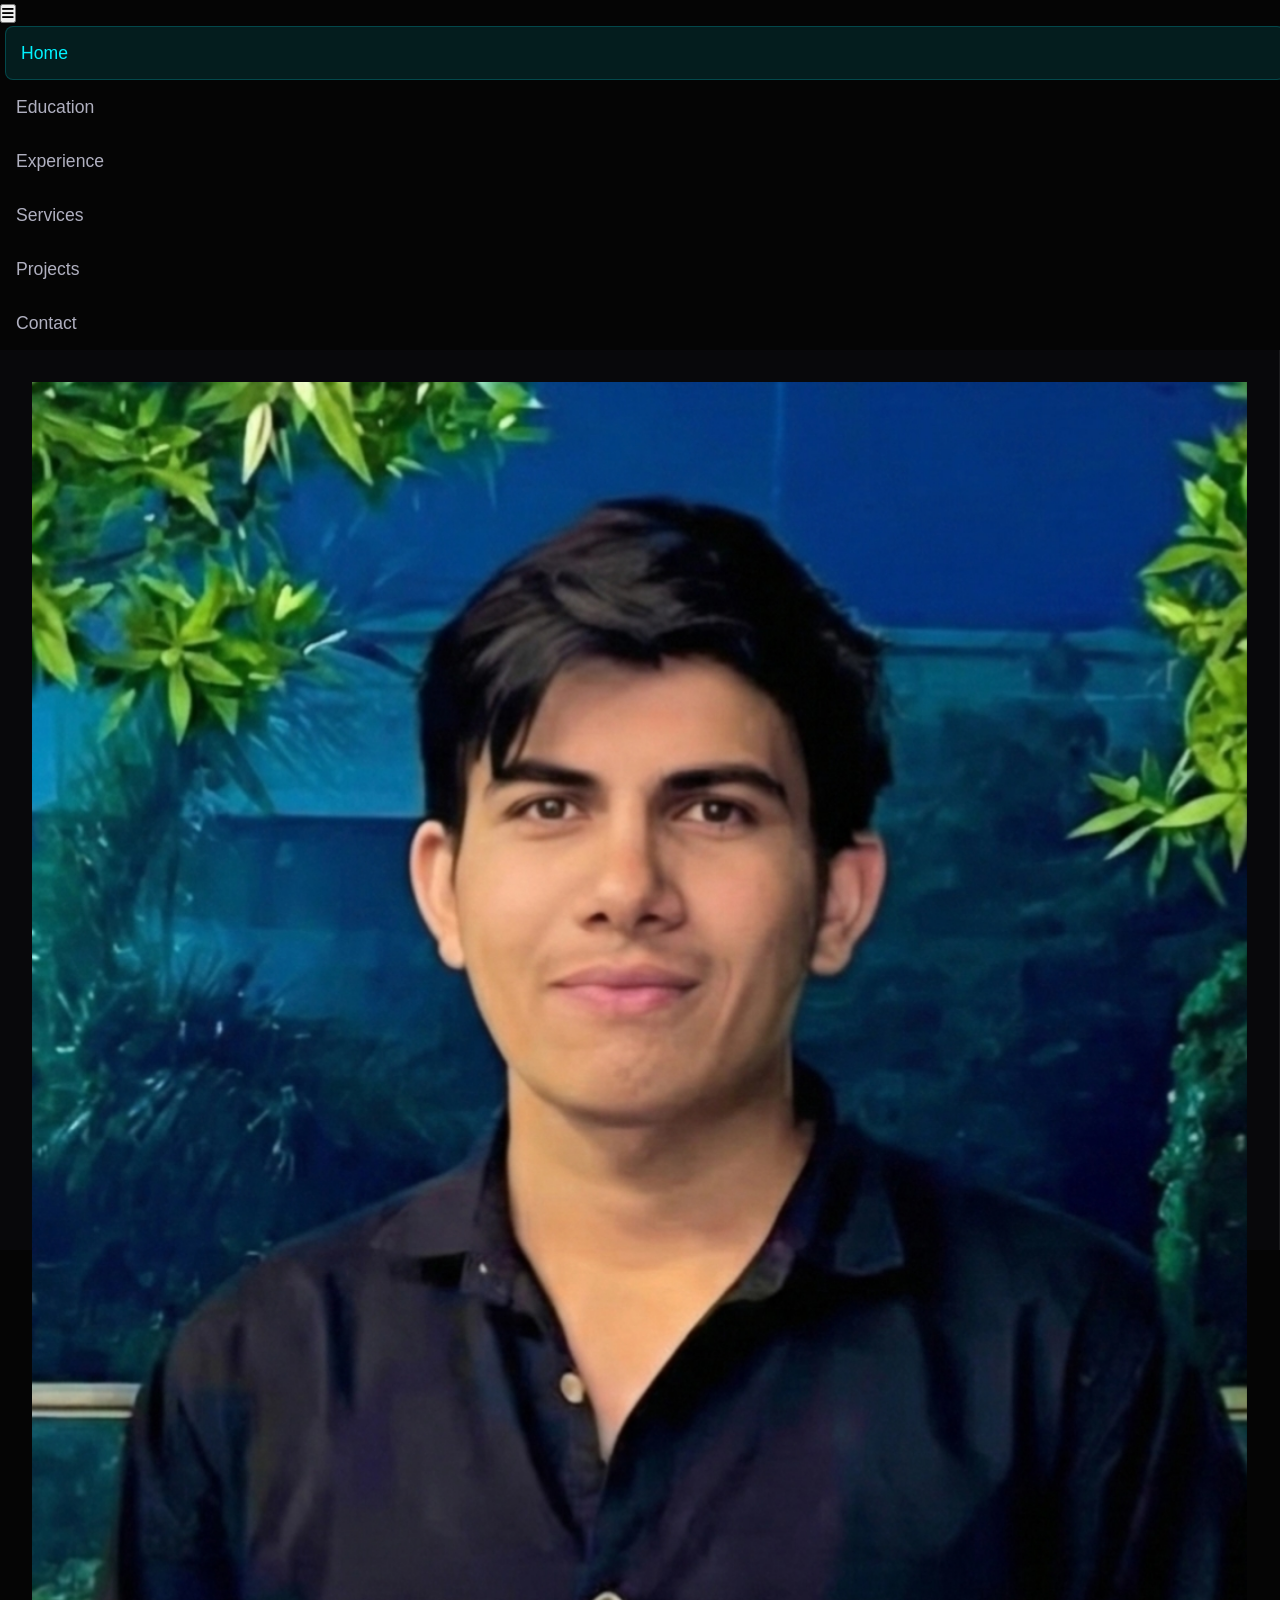
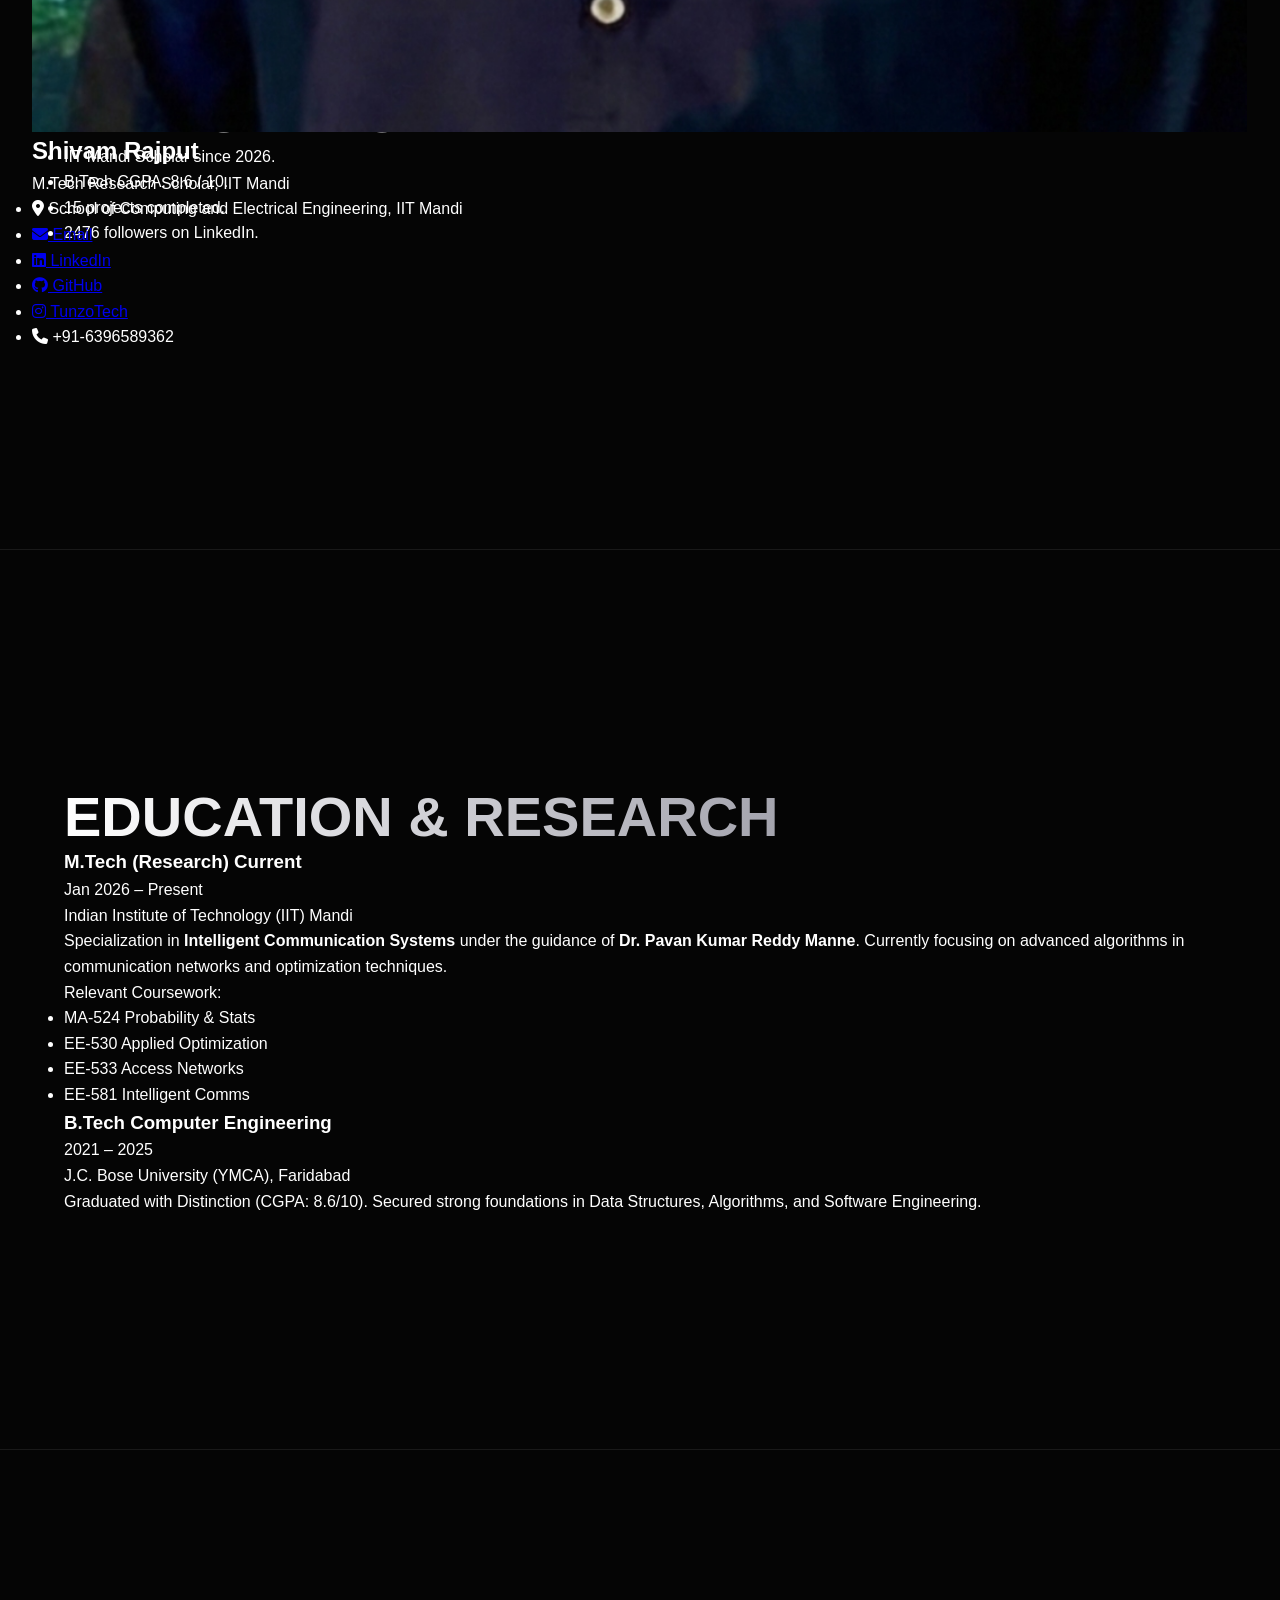
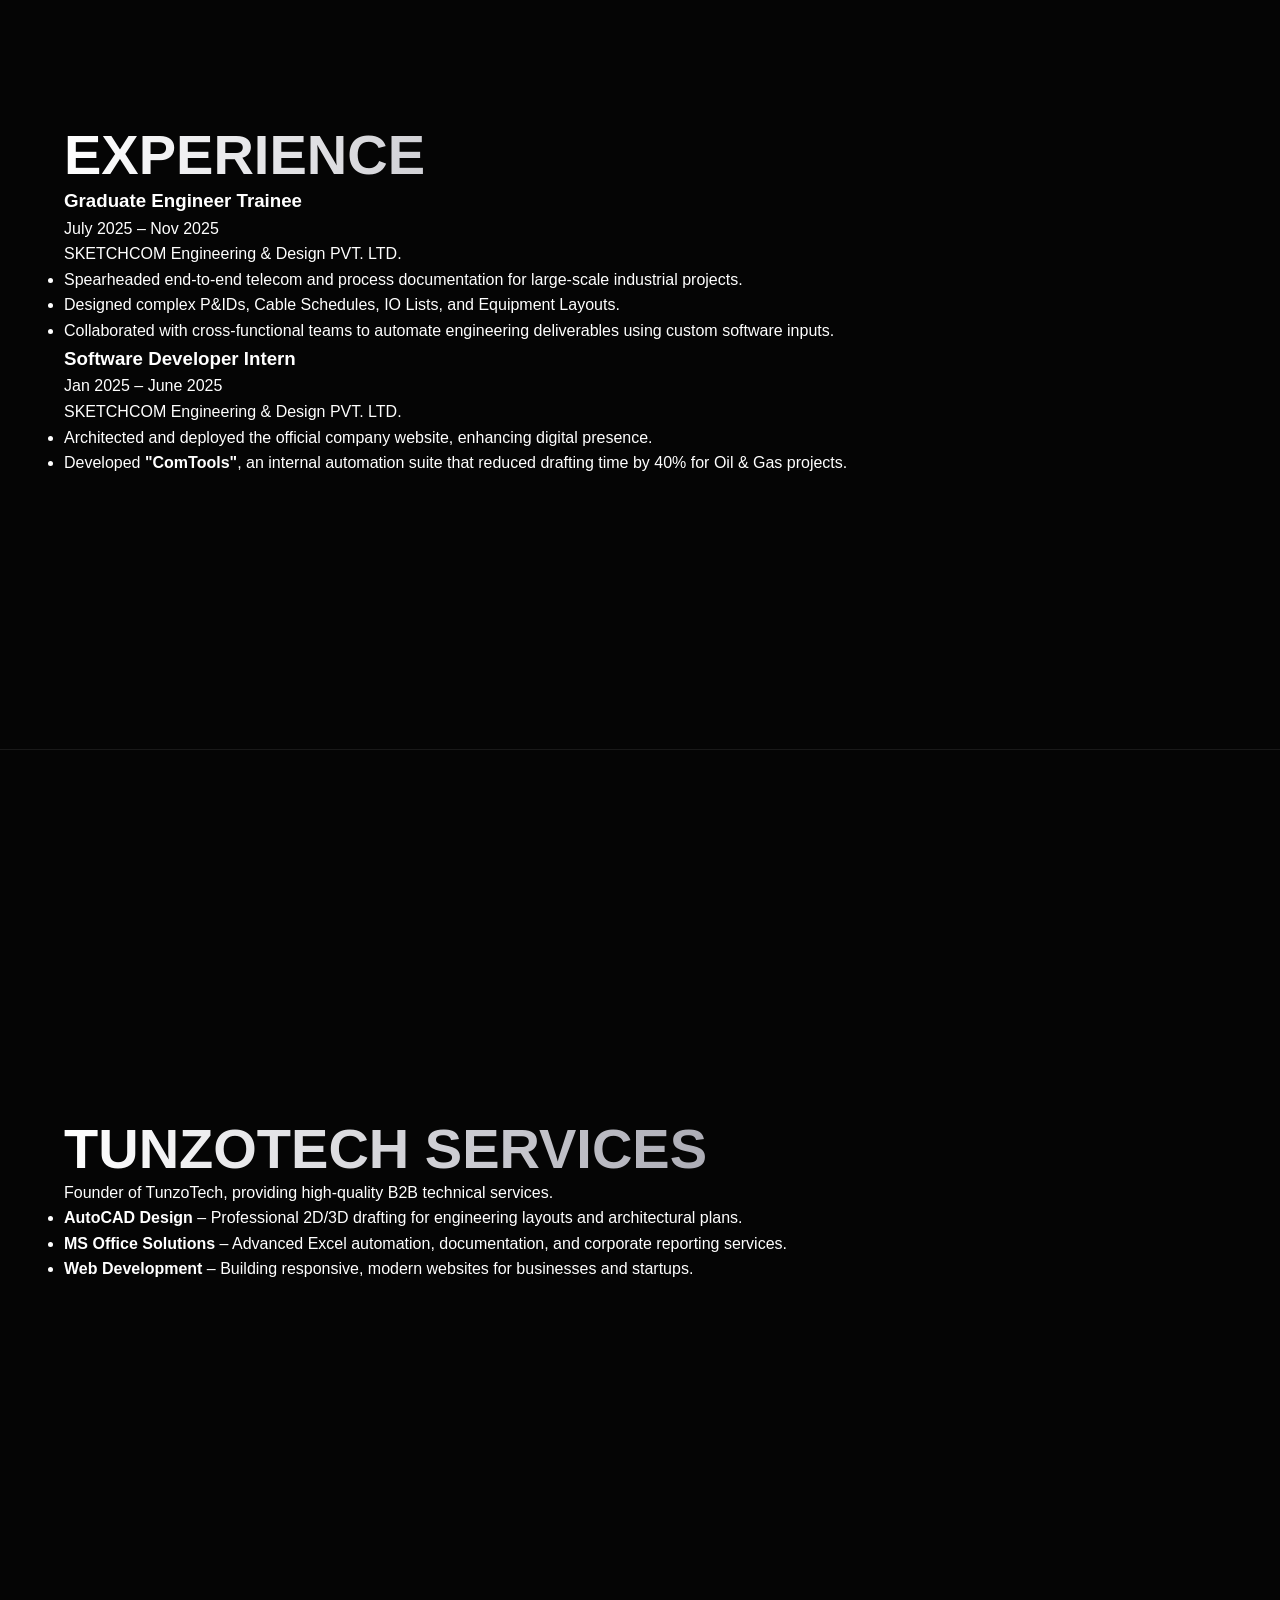
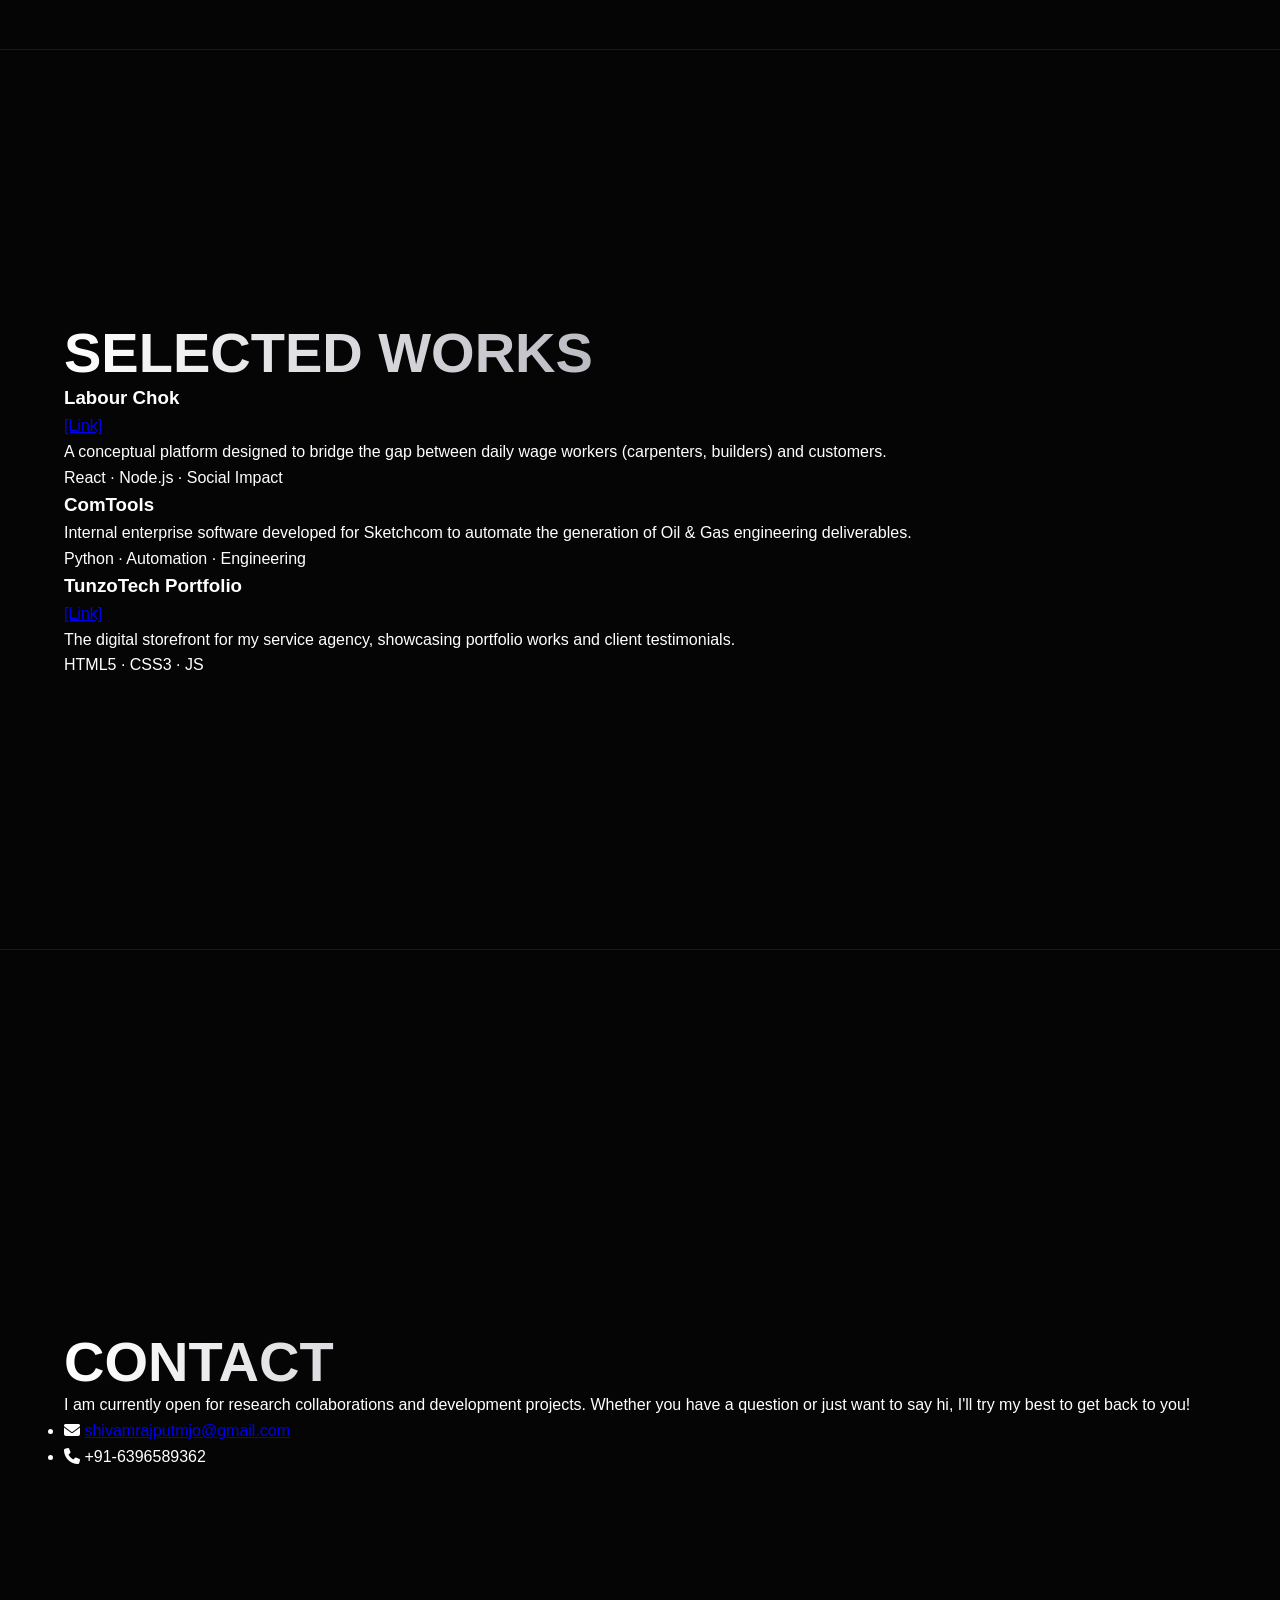
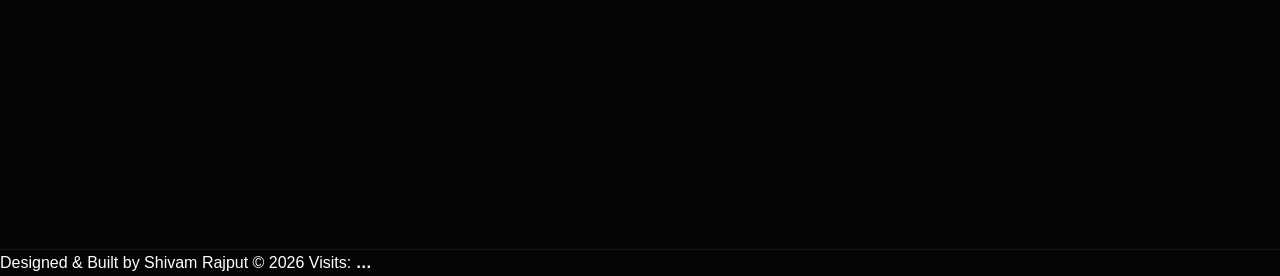
==== commit 3521c8ff: "Refactor index.html with new layout and sections Removed old HTML structure and replaced with a new " ====
--- a/index.html
+++ b/index.html
@@ -1,5 +1,5 @@
 <!DOCTYPE html>
-<html lang="en" data-theme="dark">
+<html lang="en">
 <head>
     <meta charset="UTF-8">
     <meta name="viewport" content="width=device-width, initial-scale=1.0">
@@ -7,325 +7,199 @@
     <meta name="keywords" content="Shivam Rajput, IIT Mandi, TunzoTech, Computer Engineer, GATE Qualified, Web Developer">
     <meta name="author" content="Shivam Rajput">
     <title>Shivam Rajput | M.Tech Research Scholar @ IIT Mandi</title>
-    
+
     <link rel="stylesheet" href="https://cdnjs.cloudflare.com/ajax/libs/font-awesome/6.4.0/css/all.min.css">
-    <link href="https://fonts.googleapis.com/css2?family=Rajdhani:wght@300;400;500;600;700&family=JetBrains+Mono:wght@300;400;500;700&family=Outfit:wght@300;400;500;700&display=swap" rel="stylesheet">
-    <link rel="stylesheet" href="https://cdnjs.cloudflare.com/ajax/libs/animate.css/4.1.1/animate.min.css"/>
-    
     <link rel="stylesheet" href="style.css">
 </head>
 <body>
 
-    <canvas id="bg-canvas"></canvas>
-    <div id="cursor-beam"></div>
-
-    <div class="layout-wrapper">
-        
+    <!-- TOP NAVBAR -->
+    <header class="navbar">
+        <nav class="nav-inner">
+            <button class="nav-toggle" id="nav-toggle" aria-label="Toggle menu"><i class="fas fa-bars"></i></button>
+            <ul class="nav-links" id="nav-links">
+                <li><a href="#home" class="nav-link active">Home</a></li>
+                <li><a href="#academics" class="nav-link">Education</a></li>
+                <li><a href="#experience" class="nav-link">Experience</a></li>
+                <li><a href="#services" class="nav-link">Services</a></li>
+                <li><a href="#projects" class="nav-link">Projects</a></li>
+                <li><a href="#contact" class="nav-link">Contact</a></li>
+            </ul>
+        </nav>
+    </header>
+
+    <div class="page">
+
+        <!-- LEFT PROFILE SIDEBAR -->
         <aside class="sidebar">
-            <div class="profile-header">
-                <div class="profile-avatar">
-                    <img src="Screenshot_2026-01-31-21-45-39-92_92460851df6f172a4592fca41cc2d2e6.jpg" alt="Shivam Rajput">
-                </div>
-                <div class="logo-text">
-                    <h2 class="profile-name">SHIVAM RAJPUT</h2>
-                    <span class="profile-role">IIT MANDI SCHOLAR</span>
-                </div>
-            </div>
-
-            <div class="theme-switch-wrapper">
-                <div class="theme-toggle" id="theme-toggle" title="Toggle Dark/Light Mode">
-                    <i class="fas fa-sun"></i>
-                </div>
-            </div>
-
-            <ul class="nav-menu">
-                <li><a href="#home" class="nav-link active"><i class="fas fa-terminal"></i> <span>Home</span></a></li>
-                <li><a href="#academics" class="nav-link"><i class="fas fa-graduation-cap"></i> <span>Academics</span></a></li>
-                <li><a href="#experience" class="nav-link"><i class="fas fa-code-branch"></i> <span>Timeline</span></a></li>
-                <li><a href="#services" class="nav-link"><i class="fas fa-cubes"></i> <span>Services</span></a></li>
-                <li><a href="#projects" class="nav-link"><i class="fas fa-project-diagram"></i> <span>Projects</span></a></li>
-                <li><a href="#contact" class="nav-link"><i class="fas fa-envelope-open-text"></i> <span>Connect</span></a></li>
+            <img class="avatar" src="Screenshot_2026-01-31-21-45-39-92_92460851df6f172a4592fca41cc2d2e6.jpg" alt="Shivam Rajput">
+            <h2 class="name">Shivam Rajput</h2>
+            <p class="role">M.Tech Research Scholar, IIT Mandi</p>
+
+            <ul class="side-links">
+                <li><i class="fas fa-location-dot"></i> School of Computing and Electrical Engineering, IIT Mandi</li>
+                <li><a href="mailto:shivamrajputmjo@gmail.com"><i class="fas fa-envelope"></i> Email</a></li>
+                <li><a href="https://www.linkedin.com/in/shivam-rajput-b18097237" target="_blank"><i class="fab fa-linkedin"></i> LinkedIn</a></li>
+                <li><a href="https://github.com/tunzoshivam" target="_blank"><i class="fab fa-github"></i> GitHub</a></li>
+                <li><a href="https://www.instagram.com/tunzotech/" target="_blank"><i class="fab fa-instagram"></i> TunzoTech</a></li>
+                <li><i class="fas fa-phone"></i> +91-6396589362</li>
             </ul>
-
-            <div class="sidebar-footer">
-                <div class="social-icons">
-                    <a href="https://www.linkedin.com/in/shivam-rajput-b18097237" target="_blank" class="social-link"><i class="fab fa-linkedin-in"></i></a>
-                    <a href="https://github.com/tunzoshivam" target="_blank" class="social-link"><i class="fab fa-github"></i></a>
-                    <a href="mailto:shivamrajputmjo@gmail.com" class="social-link"><i class="fas fa-envelope"></i></a>
-                </div>
-                <p class="copyright">v2.1.0 | © 2026 Shivam</p>
-            </div>
         </aside>
 
-        <main class="main-content">
-            
+        <!-- MAIN CONTENT -->
+        <main class="content">
+
             <section id="home">
-                <div class="hero-container">
-                    <div class="hero-text animate__animated animate__fadeInLeft">
-                        <div class="section-subtitle">INITIALIZING SYSTEM...</div>
-                        <h1>I am <span class="text-highlight">Shivam Rajput</span></h1>
-                        <div class="typing-container">
-                            <span>&gt; </span>
-                            <span id="typewriter">IIT MANDI SCHOLAR</span>
-                        </div>
-                        <p class="hero-bio">
-                            A B.Tech Computer Engineering graduate and <strong>M.Tech Research Scholar at IIT Mandi</strong>. 
-                            I bridge the gap between theoretical algorithms and real-world engineering solutions.
-                            Founder of <strong>TunzoTech</strong>.
-                        </p>
-                        <div class="cta-group">
-                            <a href="#projects" class="btn">View Ventures</a>
-                            <a href="#contact" class="btn btn-secondary">Contact Me</a>
-                        </div>
-                    </div>
-
-                    <div class="hero-image-wrapper animate__animated animate__fadeInRight">
-                        <div class="hero-card" id="tilt-card">
-                            <img src="Screenshot_2026-01-31-21-45-39-92_92460851df6f172a4592fca41cc2d2e6.jpg" alt="Shivam Rajput Profile">
-                        </div>
-                    </div>
-                </div>
-            </section>
-
-            <div class="stats-grid">
-                <div class="stat-box">
-                    <span class="stat-number" data-target="2026">0</span>
-                    <span class="stat-label">IIT Scholar Since</span>
-                </div>
-                <div class="stat-box">
-                    <span class="stat-number" data-target="8.6">0</span>
-                    <span class="stat-label">B.Tech CGPA</span>
-                </div>
-                <div class="stat-box">
-                    <span class="stat-number" data-target="15">0</span>
-                    <span class="stat-label">Projects</span>
-                </div>
-                <div class="stat-box">
-                    <span class="stat-number" data-target="2476">0</span>
-                    <span class="stat-label">LinkedIn Followers</span>
-                </div>
-            </div>
+                <p>
+                    I am a B.Tech Computer Engineering graduate and <strong>M.Tech Research Scholar</strong> at the
+                    <a href="https://www.iitmandi.ac.in" target="_blank">Indian Institute of Technology (IIT) Mandi</a>,
+                    specializing in <strong>Intelligent Communication Systems</strong> under the guidance of
+                    <strong>Dr. Pavan Kumar Reddy Manne</strong>. I bridge the gap between theoretical algorithms and
+                    real-world engineering solutions. I am the founder of <strong>TunzoTech</strong>, a venture
+                    offering B2B technical services including AutoCAD design, MS Office solutions and web development.
+                    Check the <a href="#academics">Education</a>, <a href="#experience">Experience</a> and
+                    <a href="#projects">Projects</a> sections for more details about my work.
+                </p>
+
+                <div class="notice">
+                    I am currently open for research collaborations and development projects. Please write to me
+                    in case you are interested: shivamrajputmjo [at] gmail [dot] com.
+                </div>
+
+                <h2 class="section-title">At a Glance</h2>
+                <ul class="plain-list">
+                    <li>IIT Mandi Scholar since 2026.</li>
+                    <li>B.Tech CGPA: 8.6 / 10.</li>
+                    <li>15 projects completed.</li>
+                    <li>2476 followers on LinkedIn.</li>
+                </ul>
+            </section>
 
             <section id="academics">
-                <div class="section-header">
-                    <span class="section-subtitle">Education & Research</span>
-                    <h2 class="section-title">Academic Profile</h2>
-                    <div class="section-line"></div>
-                </div>
-
-                <div class="education-wrapper">
-                    <div class="edu-card highlight reveal-on-scroll">
-                        <div class="edu-header">
-                            <i class="fas fa-university edu-icon"></i>
-                            <div class="edu-details">
-                                <h3>M.Tech (Research)</h3>
-                                <span class="institution">Indian Institute of Technology (IIT) Mandi</span>
-                                <span class="edu-year">Jan 2026 - Present</span>
-                            </div>
-                        </div>
-                        <p style="color: var(--text-body);">
-                            Specialization in <strong>Intelligent Communication Systems</strong> under the guidance of <strong>Dr.Pavan Kumar Reddy Manne</strong>. Currently focusing on advanced algorithms in communication networks and optimization techniques.
-                        </p>
-                        <h4 style="margin-top: 15px; color: var(--text-main);">Relevant Coursework:</h4>
-                        <div class="coursework-grid">
-                            <div class="course-chip">MA-524 Probability & Stats</div>
-                            <div class="course-chip">EE-530 Applied Optimization</div>
-                            <div class="course-chip">EE-533 Access Networks</div>
-                            <div class="course-chip">EE-581 Intelligent Comms</div>
-                        </div>
-                    </div>
-
-                    <div class="edu-card reveal-on-scroll">
-                        <div class="edu-header">
-                            <i class="fas fa-laptop-code edu-icon"></i>
-                            <div class="edu-details">
-                                <h3>B.Tech Computer Engineering</h3>
-                                <span class="institution">J.C. Bose University (YMCA), Faridabad</span>
-                                <span class="edu-year">2021 - 2025</span>
-                            </div>
-                        </div>
-                        <p style="color: var(--text-muted);">
-                            Graduated with Distinction (CGPA: 8.6/10). Secured strong foundations in Data Structures, Algorithms, and Software Engineering.
-                        </p>
-                    </div>
+                <h2 class="section-title">Education &amp; Research</h2>
+
+                <div class="entry">
+                    <div class="entry-head">
+                        <h3>M.Tech (Research) <span class="badge">Current</span></h3>
+                        <span class="date">Jan 2026 – Present</span>
+                    </div>
+                    <div class="entry-org">Indian Institute of Technology (IIT) Mandi</div>
+                    <p>
+                        Specialization in <strong>Intelligent Communication Systems</strong> under the guidance of
+                        <strong>Dr. Pavan Kumar Reddy Manne</strong>. Currently focusing on advanced algorithms in
+                        communication networks and optimization techniques.
+                    </p>
+                    <p class="sub-head">Relevant Coursework:</p>
+                    <ul class="plain-list">
+                        <li>MA-524 Probability &amp; Stats</li>
+                        <li>EE-530 Applied Optimization</li>
+                        <li>EE-533 Access Networks</li>
+                        <li>EE-581 Intelligent Comms</li>
+                    </ul>
+                </div>
+
+                <div class="entry">
+                    <div class="entry-head">
+                        <h3>B.Tech Computer Engineering</h3>
+                        <span class="date">2021 – 2025</span>
+                    </div>
+                    <div class="entry-org">J.C. Bose University (YMCA), Faridabad</div>
+                    <p>
+                        Graduated with Distinction (CGPA: 8.6/10). Secured strong foundations in Data Structures,
+                        Algorithms, and Software Engineering.
+                    </p>
                 </div>
             </section>
 
             <section id="experience">
-                <div class="section-header">
-                    <span class="section-subtitle">Professional Career</span>
-                    <h2 class="section-title">Experience Log</h2>
-                    <div class="section-line"></div>
-                </div>
-
-                <div class="timeline-container">
-                    <div class="timeline-block reveal-on-scroll">
-                        <div class="timeline-dot"></div>
-                        <div class="job-card">
-                            <div class="job-header">
-                                <div>
-                                    <h3 class="job-title">Graduate Engineer Trainee</h3>
-                                    <span class="job-company">SKETCHCOM Engineering & Design PVT. LTD.</span>
-                                </div>
-                                <span class="job-date">July 2025 - Nov 2025</span>
-                            </div>
-                            <ul class="job-desc">
-                                <li>Spearheaded end-to-end telecom and process documentation for large-scale industrial projects.</li>
-                                <li>Designed complex P&IDs, Cable Schedules, IO Lists, and Equipment Layouts.</li>
-                                <li>Collaborated with cross-functional teams to automate engineering deliverables using custom software inputs.</li>
-                            </ul>
-                        </div>
-                    </div>
-
-                    <div class="timeline-block reveal-on-scroll">
-                        <div class="timeline-dot"></div>
-                        <div class="job-card">
-                            <div class="job-header">
-                                <div>
-                                    <h3 class="job-title">Software Developer Intern</h3>
-                                    <span class="job-company">SKETCHCOM Engineering & Design PVT. LTD.</span>
-                                </div>
-                                <span class="job-date">Jan 2025 - June 2025</span>
-                            </div>
-                            <ul class="job-desc">
-                                <li>Architected and deployed the official company website, enhancing digital presence.</li>
-                                <li>Developed <strong>"ComTools"</strong>, an internal automation suite that reduced drafting time by 40% for Oil & Gas projects.</li>
-                            </ul>
-                        </div>
-                    </div>
+                <h2 class="section-title">Experience</h2>
+
+                <div class="entry">
+                    <div class="entry-head">
+                        <h3>Graduate Engineer Trainee</h3>
+                        <span class="date">July 2025 – Nov 2025</span>
+                    </div>
+                    <div class="entry-org">SKETCHCOM Engineering &amp; Design PVT. LTD.</div>
+                    <ul>
+                        <li>Spearheaded end-to-end telecom and process documentation for large-scale industrial projects.</li>
+                        <li>Designed complex P&amp;IDs, Cable Schedules, IO Lists, and Equipment Layouts.</li>
+                        <li>Collaborated with cross-functional teams to automate engineering deliverables using custom software inputs.</li>
+                    </ul>
+                </div>
+
+                <div class="entry">
+                    <div class="entry-head">
+                        <h3>Software Developer Intern</h3>
+                        <span class="date">Jan 2025 – June 2025</span>
+                    </div>
+                    <div class="entry-org">SKETCHCOM Engineering &amp; Design PVT. LTD.</div>
+                    <ul>
+                        <li>Architected and deployed the official company website, enhancing digital presence.</li>
+                        <li>Developed <strong>"ComTools"</strong>, an internal automation suite that reduced drafting time by 40% for Oil &amp; Gas projects.</li>
+                    </ul>
                 </div>
             </section>
 
             <section id="services">
-                <div class="section-header">
-                    <span class="section-subtitle">Entrepreneurship</span>
-                    <h2 class="section-title">TunzoTech Services</h2>
-                    <div class="section-line"></div>
-                </div>
-                <p style="max-width: 600px; color: var(--text-body);">
-                    Founder of TunzoTech, providing high-quality B2B technical services.
+                <h2 class="section-title">TunzoTech Services</h2>
+                <p>Founder of TunzoTech, providing high-quality B2B technical services.</p>
+                <ul>
+                    <li><strong>AutoCAD Design</strong> – Professional 2D/3D drafting for engineering layouts and architectural plans.</li>
+                    <li><strong>MS Office Solutions</strong> – Advanced Excel automation, documentation, and corporate reporting services.</li>
+                    <li><strong>Web Development</strong> – Building responsive, modern websites for businesses and startups.</li>
+                </ul>
+            </section>
+
+            <section id="projects">
+                <h2 class="section-title">Selected Works</h2>
+
+                <div class="entry">
+                    <div class="entry-head">
+                        <h3>Labour Chok</h3>
+                        <a href="https://github.com/TunzoShivam/labourchowk" target="_blank">[Link]</a>
+                    </div>
+                    <p>A conceptual platform designed to bridge the gap between daily wage workers (carpenters, builders) and customers.</p>
+                    <p class="tags">React · Node.js · Social Impact</p>
+                </div>
+
+                <div class="entry">
+                    <div class="entry-head">
+                        <h3>ComTools</h3>
+                    </div>
+                    <p>Internal enterprise software developed for Sketchcom to automate the generation of Oil &amp; Gas engineering deliverables.</p>
+                    <p class="tags">Python · Automation · Engineering</p>
+                </div>
+
+                <div class="entry">
+                    <div class="entry-head">
+                        <h3>TunzoTech Portfolio</h3>
+                        <a href="https://www.instagram.com/tunzotech/" target="_blank">[Link]</a>
+                    </div>
+                    <p>The digital storefront for my service agency, showcasing portfolio works and client testimonials.</p>
+                    <p class="tags">HTML5 · CSS3 · JS</p>
+                </div>
+            </section>
+
+            <section id="contact">
+                <h2 class="section-title">Contact</h2>
+                <p>
+                    I am currently open for research collaborations and development projects. Whether you have a
+                    question or just want to say hi, I'll try my best to get back to you!
                 </p>
-
-                <div class="services-container">
-                    <div class="service-card reveal-on-scroll">
-                        <i class="fas fa-drafting-compass service-icon"></i>
-                        <h3>AutoCAD Design</h3>
-                        <p style="font-size: 0.9rem; color: var(--text-muted); margin-top: 10px;">Professional 2D/3D drafting for engineering layouts and architectural plans.</p>
-                    </div>
-                    <div class="service-card reveal-on-scroll">
-                        <i class="fab fa-microsoft service-icon"></i>
-                        <h3>MS Office Solutions</h3>
-                        <p style="font-size: 0.9rem; color: var(--text-muted); margin-top: 10px;">Advanced Excel automation, documentation, and corporate reporting services.</p>
-                    </div>
-                    <div class="service-card reveal-on-scroll">
-                        <i class="fas fa-code service-icon"></i>
-                        <h3>Web Development</h3>
-                        <p style="font-size: 0.9rem; color: var(--text-muted); margin-top: 10px;">Building responsive, modern websites for businesses and startups.</p>
-                    </div>
-                </div>
-            </section>
-
-            <section id="projects">
-                <div class="section-header">
-                    <span class="section-subtitle">Innovations</span>
-                    <h2 class="section-title">Selected Works</h2>
-                    <div class="section-line"></div>
-                </div>
-
-                <div class="project-grid">
-                    <div class="project-card reveal-on-scroll">
-                        <div class="project-links">
-                            <a href="https://github.com/TunzoShivam/labourchowk" target="_blank"><i class="fas fa-external-link-alt"></i></a>
-                        </div>
-                        <div class="project-content">
-                            <i class="fas fa-hammer folder-icon"></i>
-                            <h3 class="project-title">Labour Chok</h3>
-                            <p class="project-desc">A conceptual platform designed to bridge the gap between daily wage workers (carpenters, builders) and customers.</p>
-                            <div class="tech-stack">
-                                <span class="tech-tag">React</span>
-                                <span class="tech-tag">Node.js</span>
-                                <span class="tech-tag">Social Impact</span>
-                            </div>
-                        </div>
-                    </div>
-
-                    <div class="project-card reveal-on-scroll">
-                        <div class="project-links">
-                            <a href="#" target="_blank"><i class="fas fa-external-link-alt"></i></a>
-                        </div>
-                        <div class="project-content">
-                            <i class="fas fa-cogs folder-icon"></i>
-                            <h3 class="project-title">ComTools</h3>
-                            <p class="project-desc">Internal enterprise software developed for Sketchcom to automate the generation of Oil & Gas engineering deliverables.</p>
-                            <div class="tech-stack">
-                                <span class="tech-tag">Python</span>
-                                <span class="tech-tag">Automation</span>
-                                <span class="tech-tag">Engineering</span>
-                            </div>
-                        </div>
-                    </div>
-
-                    <div class="project-card reveal-on-scroll">
-                        <div class="project-links">
-                            <a href="https://www.instagram.com/tunzotech/" target="_blank"><i class="fas fa-external-link-alt"></i></a>
-                        </div>
-                        <div class="project-content">
-                            <i class="fas fa-briefcase folder-icon"></i>
-                            <h3 class="project-title">TunzoTech Portfolio</h3>
-                            <p class="project-desc">The digital storefront for my service agency, showcasing portfolio works and client testimonials.</p>
-                            <div class="tech-stack">
-                                <span class="tech-tag">HTML5</span>
-                                <span class="tech-tag">CSS3</span>
-                                <span class="tech-tag">JS</span>
-                            </div>
-                        </div>
-                    </div>
-                </div>
-            </section>
-
-            <section id="contact">
-                <div class="section-header" style="text-align: center;">
-                    <span class="section-subtitle">Get In Touch</span>
-                    <h2 class="section-title">Initialize Connection</h2>
-                </div>
-
-                <div class="contact-box reveal-on-scroll">
-                    <p style="font-size: 1.2rem; margin-bottom: 2rem; color: var(--text-main);">
-                        I am currently open for research collaborations and development projects.
-                        Whether you have a question or just want to say hi, I'll try my best to get back to you!
-                    </p>
-                    
-                    <div class="contact-info">
-                        <div class="contact-item">
-                            <i class="fas fa-envelope"></i>
-                            <span>shivamrajputmjo@gmail.com</span>
-                        </div>
-                        <div class="contact-item">
-                            <i class="fas fa-phone-alt"></i>
-                            <span>+91-6396589362</span>
-                        </div>
-                    </div>
-
-                    <a href="mailto:shivamrajputmjo@gmail.com" class="btn">Send Transmission</a>
-                </div>
-
-                <footer class="footer-bar">
-                    <div class="visitor-counter">
-                        <div class="pulse-dot"></div>
-                        <span>SYSTEM VISITS: </span>
-                        <span id="counter-val" style="color: var(--primary); font-weight: bold; margin-left: 5px;">LOADING...</span>
-                    </div>
-                    <div style="font-family: var(--font-code); font-size: 0.8rem; color: var(--text-muted);">
-                        Designed & Built by Shivam Rajput © 2026
-                    </div>
-                </footer>
-            </section>
+                <ul class="plain-list">
+                    <li><i class="fas fa-envelope"></i> <a href="mailto:shivamrajputmjo@gmail.com">shivamrajputmjo@gmail.com</a></li>
+                    <li><i class="fas fa-phone"></i> +91-6396589362</li>
+                </ul>
+            </section>
+
+            <footer class="footer">
+                <span>Designed &amp; Built by Shivam Rajput © 2026</span>
+                <span>Visits: <strong id="counter-val">…</strong></span>
+            </footer>
 
         </main>
     </div>
 
     <script src="script.js"></script>
 </body>
-
 </html>
-
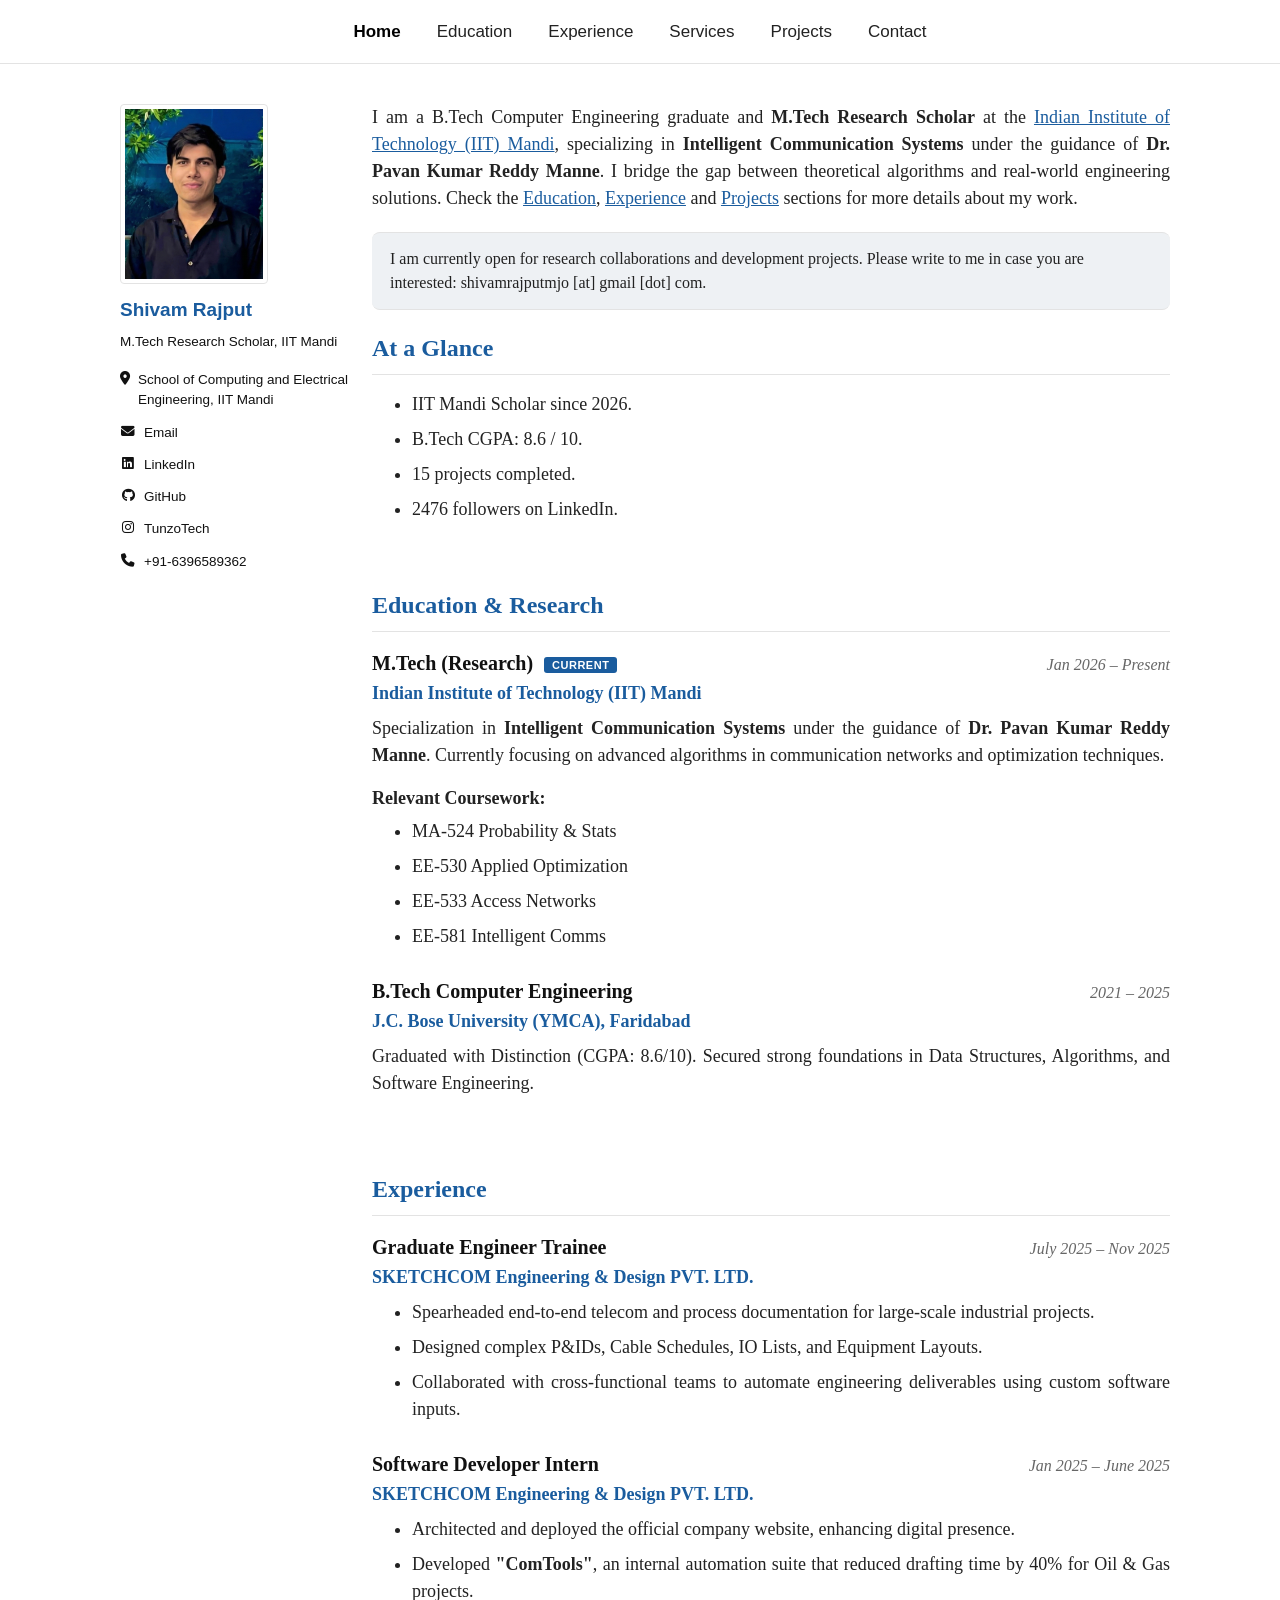
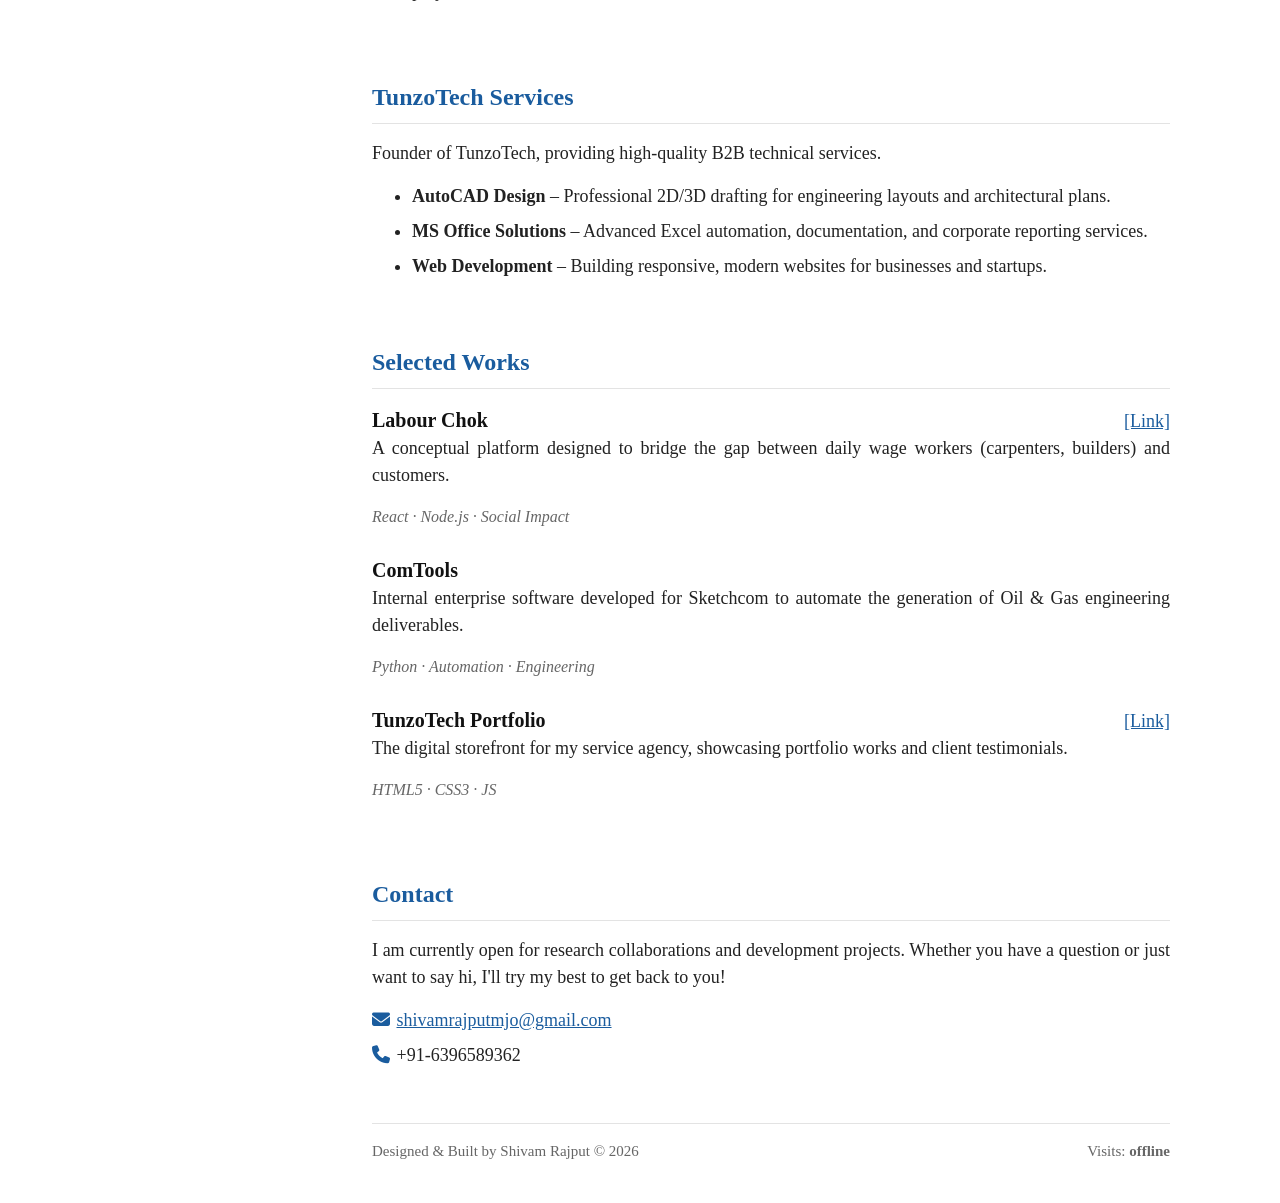
==== commit a7b3d743: "change" ====
--- a/index.html
+++ b/index.html
@@ -55,8 +55,7 @@
                     <a href="https://www.iitmandi.ac.in" target="_blank">Indian Institute of Technology (IIT) Mandi</a>,
                     specializing in <strong>Intelligent Communication Systems</strong> under the guidance of
                     <strong>Dr. Pavan Kumar Reddy Manne</strong>. I bridge the gap between theoretical algorithms and
-                    real-world engineering solutions. I am the founder of <strong>TunzoTech</strong>, a venture
-                    offering B2B technical services including AutoCAD design, MS Office solutions and web development.
+                    real-world engineering solutions.
                     Check the <a href="#academics">Education</a>, <a href="#experience">Experience</a> and
                     <a href="#projects">Projects</a> sections for more details about my work.
                 </p>
--- a/style.css
+++ b/style.css
@@ -1,882 +1,249 @@
-/* =========================================
-   1. RESET & VARIABLES (The Foundation)
-   ========================================= */
+/* ===== Base ===== */
 :root {
-    /* ------------------ DARK THEME (DEFAULT) ------------------ */
-    --bg-deep: #050505;
-    --bg-surface: #0a0a0f;
-    --bg-card: rgba(20, 20, 25, 0.6);
-    --bg-glass: rgba(10, 10, 15, 0.7);
-    
-    --primary: #00f3ff;       /* Electric Cyan */
-    --primary-dim: rgba(0, 243, 255, 0.1);
-    --secondary: #bc13fe;     /* Neon Purple */
-    --secondary-dim: rgba(188, 19, 254, 0.1);
-    --accent: #ffd700;        /* Gold */
-    
-    --text-main: #ffffff;
-    --text-body: #b0b0c0;
-    --text-muted: #6c6c7c;
-    
-    --glass-border: 1px solid rgba(255, 255, 255, 0.08);
-    --glass-shadow: 0 10px 30px rgba(0,0,0,0.5);
-    
-    /* Cursor Beam Color */
-    --beam-color: radial-gradient(circle, rgba(0, 243, 255, 0.15) 0%, transparent 60%);
-    
-    /* Typography */
-    --font-heading: 'Rajdhani', sans-serif;
-    --font-body: 'Outfit', sans-serif;
-    --font-code: 'JetBrains Mono', monospace;
-    
-    /* Transitions */
-    --ease-out: cubic-bezier(0.23, 1, 0.32, 1);
-    --trans-fast: 0.3s var(--ease-out);
-    --trans-slow: 0.6s var(--ease-out);
-}
-
-/* ------------------ LIGHT THEME OVERRIDES ------------------ */
-[data-theme="light"] {
-    --bg-deep: #f0f2f5;
-    --bg-surface: #ffffff;
-    --bg-card: rgba(255, 255, 255, 0.85);
-    --bg-glass: rgba(255, 255, 255, 0.9);
-
-    --primary: #0077b6;       /* Deep Blue */
-    --primary-dim: rgba(0, 119, 182, 0.1);
-    --secondary: #7209b7;     /* Rich Purple */
-    --secondary-dim: rgba(114, 9, 183, 0.1);
-    --accent: #ffb703;        /* Warm Yellow */
-
-    --text-main: #1a1a2e;
-    --text-body: #4a4a5e;
-    --text-muted: #666;
-
-    --glass-border: 1px solid rgba(0, 0, 0, 0.05);
-    --glass-shadow: 0 10px 30px rgba(0,0,0,0.1);
-    
-    /* Cursor Beam Color for Light Mode (Subtle Warmth) */
-    --beam-color: radial-gradient(circle, rgba(0, 119, 182, 0.1) 0%, transparent 60%);
-}
-
-* {
-    margin: 0;
-    padding: 0;
-    box-sizing: border-box;
-    outline: none;
-    -webkit-tap-highlight-color: transparent;
-}
-
-html {
-    scroll-behavior: smooth;
-    font-size: 16px;
-}
+    --link: #1a5c9e;
+    --link-hover: #0b3d73;
+    --heading: #1a5c9e;
+    --text: #222;
+    --muted: #666;
+    --border: #e3e3e3;
+    --notice-bg: #eef1f4;
+    --nav-h: 64px;
+}
+
+* { box-sizing: border-box; margin: 0; padding: 0; }
+
+html { scroll-behavior: smooth; scroll-padding-top: calc(var(--nav-h) + 16px); }
 
 body {
-    background-color: var(--bg-deep);
-    color: var(--text-main);
-    font-family: var(--font-body);
-    overflow-x: hidden;
-    line-height: 1.6;
-    transition: background-color 0.5s ease, color 0.5s ease;
-}
-
-/* Custom Scrollbar */
-::-webkit-scrollbar { width: 8px; }
-::-webkit-scrollbar-track { background: var(--bg-deep); }
-::-webkit-scrollbar-thumb { 
-    background: linear-gradient(to bottom, var(--primary), var(--secondary)); 
-    border-radius: 4px; 
-}
-
-::selection {
-    background: var(--primary);
-    color: #fff;
-}
-
-/* =========================================
-   2. DYNAMIC BACKGROUNDS & CURSOR BEAM
-   ========================================= */
-#bg-canvas {
+    background: #fff;
+    color: var(--text);
+    font-family: "Times New Roman", Times, Georgia, serif;
+    font-size: 18px;
+    line-height: 1.5;
+}
+
+a { color: var(--link); text-decoration: underline; }
+a:hover { color: var(--link-hover); }
+
+/* ===== Top navbar ===== */
+.navbar {
     position: fixed;
-    top: 0; left: 0;
-    width: 100%; height: 100%;
-    z-index: -2;
-    opacity: 0.4;
-    pointer-events: none;
-    transition: opacity 0.5s;
-}
-
-/* The Flashlight Beam */
-#cursor-beam {
-    position: fixed;
-    top: 0; left: 0;
-    width: 800px;
-    height: 800px;
-    background: var(--beam-color);
-    border-radius: 50%;
-    pointer-events: none;
-    transform: translate(-50%, -50%);
-    z-index: -1;
-    mix-blend-mode: screen; /* Makes it glow nicely in dark mode */
-    transition: background 0.5s ease;
-}
-
-/* Adjust blend mode for light theme */
-[data-theme="light"] #cursor-beam {
-    mix-blend-mode: multiply;
-}
-
-/* =========================================
-   3. LAYOUT STRUCTURE
-   ========================================= */
-.layout-wrapper {
-    display: grid;
-    grid-template-columns: 280px 1fr; /* Fixed Sidebar */
-    min-height: 100vh;
-}
-
-/* =========================================
-   4. SIDEBAR (GLASSMORPHISM)
-   ========================================= */
-.sidebar {
-    background: var(--bg-glass);
-    backdrop-filter: blur(20px);
-    -webkit-backdrop-filter: blur(20px);
-    border-right: var(--glass-border);
-    height: 100vh;
-    position: sticky;
-    top: 0;
-    padding: 2rem;
-    display: flex;
-    flex-direction: column;
-    justify-content: space-between;
+    top: 0; left: 0; right: 0;
+    height: var(--nav-h);
+    background: #fff;
+    border-bottom: 1px solid var(--border);
     z-index: 100;
-    transition: transform 0.3s ease, background 0.5s ease, border 0.5s ease;
-}
-
-.profile-header {
-    text-align: center;
-    margin-bottom: 2rem;
-}
-
-.profile-avatar {
-    width: 100px;
-    height: 100px;
-    border-radius: 50%;
-    border: 2px solid var(--primary);
-    padding: 3px;
-    margin: 0 auto 1rem;
-    position: relative;
-}
-
-.profile-avatar img {
-    width: 100%;
+    font-family: Arial, Helvetica, sans-serif;
+}
+
+.nav-inner {
+    max-width: 1100px;
     height: 100%;
-    border-radius: 50%;
-    object-fit: cover;
-    filter: grayscale(20%);
-    transition: var(--trans-fast);
-}
-
-.profile-avatar:hover img { filter: grayscale(0%); }
-
-.profile-name {
-    font-family: var(--font-heading);
-    font-size: 1.8rem;
-    font-weight: 700;
-    letter-spacing: 1px;
-    color: var(--text-main);
-}
-
-.profile-role {
-    font-family: var(--font-code);
-    font-size: 0.8rem;
-    color: var(--primary);
-    margin-top: 5px;
-    display: block;
-}
-
-/* Navigation Links */
-.nav-menu {
-    list-style: none;
-    display: flex;
-    flex-direction: column;
-    gap: 10px;
-}
-
-.nav-link {
-    display: flex;
-    align-items: center;
-    gap: 15px;
-    padding: 12px 15px;
-    color: var(--text-body);
-    text-decoration: none;
-    border-radius: 8px;
-    transition: var(--trans-fast);
-    font-family: var(--font-heading);
-    font-weight: 500;
-    font-size: 1.1rem;
-    border: 1px solid transparent;
-}
-
-.nav-link i { width: 20px; text-align: center; font-size: 1rem; }
-
-.nav-link:hover, .nav-link.active {
-    background: var(--primary-dim);
-    color: var(--primary);
-    border-color: rgba(0, 243, 255, 0.2);
-    transform: translateX(5px);
-}
-
-/* Theme Switcher */
-.theme-switch-wrapper {
+    margin: 0 auto;
     display: flex;
     align-items: center;
     justify-content: center;
-    margin: 10px 0;
-}
-
-.theme-toggle {
-    background: var(--bg-card);
-    border: var(--glass-border);
-    color: var(--text-main);
-    padding: 10px;
-    border-radius: 50%;
+}
+
+.nav-links {
+    list-style: none;
+    display: flex;
+    gap: 36px;
+}
+
+.nav-link {
+    color: #222;
+    text-decoration: none;
+    font-size: 17px;
+    padding: 6px 0;
+}
+
+.nav-link:hover { color: var(--link); }
+.nav-link.active { font-weight: 700; color: #000; }
+
+.nav-toggle {
+    display: none;
+    background: none;
+    border: 1px solid var(--border);
+    border-radius: 4px;
+    padding: 8px 12px;
+    font-size: 18px;
     cursor: pointer;
-    transition: var(--trans-fast);
-    width: 40px;
-    height: 40px;
-    display: flex;
-    align-items: center;
-    justify-content: center;
-    font-size: 1.2rem;
-}
-
-.theme-toggle:hover {
-    background: var(--primary);
+    color: #222;
+}
+
+/* ===== Page layout ===== */
+.page {
+    max-width: 1100px;
+    margin: 0 auto;
+    padding: calc(var(--nav-h) + 40px) 20px 40px;
+    display: grid;
+    grid-template-columns: 250px 1fr;
+    gap: 12px;
+    align-items: start;
+}
+
+/* ===== Sidebar ===== */
+.sidebar {
+    position: sticky;
+    top: calc(var(--nav-h) + 24px);
+    font-family: Arial, Helvetica, sans-serif;
+    font-size: 13.5px;
+}
+
+.avatar {
+    width: 148px;
+    height: 180px;
+    object-fit: cover;
+    object-position: top;
+    display: block;
+    border: 1px solid var(--border);
+    padding: 4px;
+    border-radius: 4px;
+    background: #fff;
+    margin: 0 0 14px 10px;
+}
+
+.name {
+    font-size: 19px;
+    font-weight: 700;
+    color: var(--heading);
+    line-height: 1.25;
+    margin-left: 10px;
+}
+
+.role {
+    margin: 10px 0 12px 10px;
+    color: #111;
+}
+
+.side-links { list-style: none; }
+
+.side-links li {
+    display: flex;
+    gap: 8px;
+    align-items: flex-start;
+    padding: 6px 10px;
+    color: #111;
+}
+
+.side-links i { width: 16px; text-align: center; margin-top: 2px; }
+.side-links a { color: #111; text-decoration: none; display: flex; gap: 8px; }
+.side-links a:hover { color: var(--link); }
+
+/* ===== Content ===== */
+.content { min-width: 0; }
+
+.content p { text-align: justify; margin-bottom: 16px; }
+
+section { padding-bottom: 28px; }
+
+.section-title {
+    font-family: Georgia, "Times New Roman", serif;
+    font-size: 24px;
+    font-weight: 700;
+    color: var(--heading);
+    padding-bottom: 8px;
+    margin: 20px 0 16px;
+    border-bottom: 1px solid var(--border);
+}
+
+#home > p:first-child { margin-top: 0; }
+
+.notice {
+    background: var(--notice-bg);
+    border-top: 1px solid var(--border);
+    border-bottom: 1px solid var(--border);
+    border-radius: 8px;
+    padding: 14px 18px;
+    font-size: 16px;
+    margin: 20px 0;
+}
+
+.content ul { padding-left: 40px; margin-bottom: 16px; }
+.content li { margin-bottom: 8px; text-align: justify; }
+
+.plain-list { list-style: disc; }
+#contact .plain-list { list-style: none; padding-left: 0; }
+#contact .plain-list i { color: var(--heading); width: 20px; }
+
+/* Entries (education, experience, projects) */
+.entry { margin-bottom: 26px; }
+
+.entry-head {
+    display: flex;
+    justify-content: space-between;
+    align-items: baseline;
+    flex-wrap: wrap;
+    gap: 6px 16px;
+}
+
+.entry-head h3 { font-size: 20px; color: #111; }
+
+.date { color: var(--muted); font-size: 16px; font-style: italic; }
+
+.entry-org { color: var(--heading); font-weight: 600; margin: 2px 0 8px; }
+
+.sub-head { font-weight: 700; margin-bottom: 6px !important; }
+
+.badge {
+    font-family: Arial, sans-serif;
+    font-size: 11px;
+    font-weight: 700;
+    letter-spacing: 0.5px;
+    text-transform: uppercase;
+    background: var(--heading);
     color: #fff;
-    box-shadow: 0 0 15px var(--primary);
-}
-
-.sidebar-footer {
-    margin-top: 2rem;
-    text-align: center;
-}
-
-.social-icons {
-    display: flex;
-    justify-content: center;
-    gap: 15px;
-    margin-bottom: 15px;
-}
-
-.social-link {
-    color: var(--text-muted);
-    font-size: 1.2rem;
-    transition: var(--trans-fast);
-}
-.social-link:hover { color: var(--primary); transform: translateY(-3px); }
-
-.copyright {
-    font-size: 0.7rem;
-    color: var(--text-muted);
-    font-family: var(--font-code);
-}
-
-/* =========================================
-   5. MAIN CONTENT AREA
-   ========================================= */
-.main-content {
-    padding: 0;
-    position: relative;
-    /* Extra padding at bottom for mobile to prevent content hide behind nav */
-    padding-bottom: 0; 
-}
-
-section {
-    padding: 5rem 4rem;
-    min-height: 100vh;
-    display: flex;
-    flex-direction: column;
-    justify-content: center;
-    border-bottom: var(--glass-border);
-    position: relative;
-    transition: border 0.5s ease;
-}
-
-/* Section Headings */
-.section-header { margin-bottom: 3rem; }
-
-.section-subtitle {
-    font-family: var(--font-code);
-    color: var(--secondary);
-    font-size: 0.9rem;
-    letter-spacing: 2px;
-    margin-bottom: 0.5rem;
-    display: inline-block;
-    text-transform: uppercase;
-}
-
-.section-subtitle::before { content: '// '; color: var(--text-muted); }
-
-.section-title {
-    font-family: var(--font-heading);
-    font-size: clamp(2.5rem, 5vw, 3.5rem); /* Responsive Font Size */
-    font-weight: 700;
-    text-transform: uppercase;
-    line-height: 1.1;
-    /* Gradient Text */
-    background: linear-gradient(to right, var(--text-main), var(--text-muted));
-    -webkit-background-clip: text;
-    -webkit-text-fill-color: transparent;
-}
-
-.section-line {
-    width: 80px;
-    height: 4px;
-    background: var(--primary);
-    margin-top: 1rem;
-    border-radius: 2px;
-}
-
-/* =========================================
-   6. HERO SECTION
-   ========================================= */
-.hero-container {
-    display: grid;
-    grid-template-columns: 1.5fr 1fr;
-    align-items: center;
-    gap: 4rem;
-    max-width: 1400px;
-    margin: 0 auto;
-}
-
-.hero-text h1 {
-    font-size: clamp(3rem, 7vw, 5rem); /* Responsive Font Size */
-    font-family: var(--font-heading);
-    line-height: 0.95;
-    margin-bottom: 1.5rem;
-    color: var(--text-main);
-}
-
-.text-highlight { color: var(--primary); position: relative; display: inline-block; }
-
-.typing-container {
-    font-family: var(--font-code);
-    font-size: clamp(1rem, 2vw, 1.5rem);
-    color: var(--secondary);
-    margin-bottom: 2rem;
-    height: 30px;
-    display: flex;
-    align-items: center;
-}
-
-.hero-bio {
-    font-size: 1.1rem;
-    color: var(--text-body);
-    max-width: 600px;
-    margin-bottom: 3rem;
-    border-left: 3px solid var(--primary);
-    padding-left: 1.5rem;
-}
-
-.cta-group { display: flex; gap: 20px; flex-wrap: wrap; }
-
-.btn {
-    display: inline-flex;
-    align-items: center;
-    gap: 10px;
-    padding: 14px 30px;
-    background: transparent;
-    border: 1px solid var(--primary);
-    color: var(--primary);
-    font-family: var(--font-code);
-    font-weight: 600;
-    text-decoration: none;
-    text-transform: uppercase;
-    letter-spacing: 1px;
-    position: relative;
-    overflow: hidden;
-    transition: var(--trans-fast);
-    cursor: pointer;
-    white-space: nowrap;
-}
-
-.btn::before {
-    content: '';
-    position: absolute;
-    top: 0; left: -100%;
-    width: 100%; height: 100%;
-    background: var(--primary);
-    z-index: -1;
-    transition: 0.4s ease;
-}
-
-.btn:hover::before { left: 0; }
-.btn:hover { color: var(--bg-deep); box-shadow: 0 0 20px var(--primary-dim); }
-
-.btn-secondary {
-    border-color: var(--secondary);
-    color: var(--secondary);
-}
-.btn-secondary::before { background: var(--secondary); }
-.btn-secondary:hover { color: var(--bg-deep); box-shadow: 0 0 20px var(--secondary-dim); }
-
-/* 3D Image Card */
-.hero-image-wrapper {
-    perspective: 1000px;
-    display: flex;
-    justify-content: center;
-    max-width: 100%;
-}
-
-.hero-card {
-    width: 360px;
-    max-width: 100%;
-    height: auto;
-    aspect-ratio: 3/4;
-    position: relative;
-    transform-style: preserve-3d;
-    transition: transform 0.1s;
-    border-radius: 20px;
-}
-
-.hero-card::before {
-    content: '';
-    position: absolute;
-    inset: -5px;
-    background: linear-gradient(45deg, var(--primary), var(--secondary));
-    border-radius: 24px;
-    z-index: -1;
-    filter: blur(20px);
-    opacity: 0.5;
-}
-
-.hero-card img {
-    width: 100%;
-    height: 100%;
-    object-fit: cover;
-    border-radius: 20px;
-    border: 1px solid rgba(255, 255, 255, 0.1);
-    background: var(--bg-surface);
-}
-
-/* =========================================
-   7. STATS COUNTER
-   ========================================= */
-.stats-grid {
-    display: grid;
-    grid-template-columns: repeat(auto-fit, minmax(150px, 1fr)); /* Responsive Grid */
-    gap: 2rem;
-    margin-top: -80px;
-    margin-bottom: 4rem;
-    padding: 0 4rem;
-    position: relative;
-    z-index: 10;
-}
-
-.stat-box {
-    background: var(--bg-glass);
-    backdrop-filter: blur(10px);
-    border: var(--glass-border);
-    padding: 2rem;
-    text-align: center;
-    border-radius: 12px;
-    transition: var(--trans-fast);
-    box-shadow: var(--glass-shadow);
-}
-
-.stat-box:hover {
-    transform: translateY(-10px);
-    border-color: var(--primary);
-}
-
-.stat-number {
-    font-size: 3rem;
-    font-family: var(--font-heading);
-    font-weight: 700;
-    color: var(--text-main);
-    display: block;
-}
-
-.stat-label {
-    font-family: var(--font-code);
-    color: var(--primary);
-    font-size: 0.9rem;
-    text-transform: uppercase;
-}
-
-/* =========================================
-   8. ACADEMICS
-   ========================================= */
-.education-wrapper {
-    display: grid;
-    grid-template-columns: 1fr;
-    gap: 3rem;
-}
-
-.edu-card {
-    background: var(--bg-card);
-    border: var(--glass-border);
-    padding: 2.5rem;
-    border-radius: 16px;
-    position: relative;
-    overflow: hidden;
-    transition: var(--trans-fast);
-    box-shadow: var(--glass-shadow);
-}
-
-.edu-card:hover { border-color: var(--secondary); transform: scale(1.01); }
-
-.edu-card.highlight {
-    border: 1px solid var(--primary);
-    background: linear-gradient(145deg, var(--primary-dim), var(--bg-card));
-}
-
-.edu-card.highlight::after {
-    content: 'CURRENT';
-    position: absolute;
-    top: 20px; right: 20px;
-    background: var(--primary);
-    color: var(--bg-deep);
-    padding: 5px 10px;
-    font-family: var(--font-code);
-    font-size: 0.7rem;
-    border-radius: 4px;
-    font-weight: 700;
-}
-
-.edu-header {
-    display: flex;
-    align-items: center;
-    gap: 20px;
-    margin-bottom: 1.5rem;
-    flex-wrap: wrap; /* Wrap on small screens */
-}
-
-.edu-icon { font-size: 2.5rem; color: var(--primary); }
-
-.edu-details h3 { font-size: 1.8rem; color: var(--text-main); margin-bottom: 5px; }
-.edu-details .institution { color: var(--text-muted); font-family: var(--font-heading); font-size: 1.2rem; }
-.edu-year { color: var(--accent); font-family: var(--font-code); font-size: 0.9rem; margin-top: 5px; display: block; }
-
-.coursework-grid {
-    display: grid;
-    grid-template-columns: repeat(auto-fill, minmax(200px, 1fr));
-    gap: 10px;
-    margin-top: 1.5rem;
-    padding-top: 1.5rem;
-    border-top: 1px solid var(--glass-border);
-}
-
-.course-chip {
-    background: var(--primary-dim);
-    padding: 8px 12px;
-    border-radius: 4px;
-    font-size: 0.85rem;
-    font-family: var(--font-code);
-    color: var(--text-body);
-    border-left: 2px solid var(--secondary);
-}
-
-/* =========================================
-   9. EXPERIENCE TIMELINE
-   ========================================= */
-.timeline-container { max-width: 900px; margin-top: 2rem; }
-
-.timeline-block {
-    padding-left: 40px;
-    position: relative;
-    margin-bottom: 3rem;
-}
-
-.timeline-block::before {
-    content: '';
-    position: absolute;
-    left: 0; top: 0; bottom: -3rem;
-    width: 2px;
-    background: var(--glass-border);
-}
-.timeline-block:last-child::before { bottom: 0; }
-
-.timeline-dot {
-    position: absolute;
-    left: -6px; top: 0;
-    width: 14px; height: 14px;
-    border-radius: 50%;
-    background: var(--bg-deep);
-    border: 2px solid var(--primary);
-    box-shadow: 0 0 10px var(--primary);
-}
-
-.job-card {
-    background: var(--bg-card);
-    border: var(--glass-border);
-    padding: 2rem;
-    border-radius: 12px;
-    transition: var(--trans-fast);
-    box-shadow: var(--glass-shadow);
-}
-
-.job-card:hover { transform: translateX(10px); border-color: var(--primary); }
-
-.job-header {
+    padding: 2px 8px;
+    border-radius: 3px;
+    vertical-align: middle;
+    margin-left: 6px;
+}
+
+.tags { color: var(--muted); font-style: italic; font-size: 16px; }
+
+/* Footer */
+.footer {
+    margin-top: 10px;
+    padding-top: 16px;
+    border-top: 1px solid var(--border);
     display: flex;
     justify-content: space-between;
-    align-items: flex-start;
-    margin-bottom: 1rem;
     flex-wrap: wrap;
-    gap: 10px;
-}
-
-.job-title { font-size: 1.4rem; color: var(--text-main); }
-.job-company { color: var(--primary); font-family: var(--font-code); }
-.job-date { 
-    background: var(--primary-dim); 
-    padding: 4px 10px; 
-    border-radius: 20px; 
-    font-size: 0.8rem; 
-    font-family: var(--font-code);
-    color: var(--text-main);
-    white-space: nowrap;
-}
-
-.job-desc { list-style: none; padding: 0; }
-.job-desc li {
-    position: relative;
-    padding-left: 20px;
-    margin-bottom: 8px;
-    color: var(--text-body);
-    font-size: 0.95rem;
-}
-.job-desc li::before {
-    content: '▹';
-    position: absolute;
-    left: 0; color: var(--secondary);
-}
-
-/* =========================================
-   10. PROJECTS
-   ========================================= */
-.project-grid {
-    display: grid;
-    grid-template-columns: repeat(auto-fit, minmax(300px, 1fr));
-    gap: 2rem;
-}
-
-.project-card {
-    background: var(--bg-card);
-    border-radius: 16px;
-    overflow: hidden;
-    border: var(--glass-border);
-    transition: var(--trans-fast);
-    position: relative;
-    box-shadow: var(--glass-shadow);
-    display: flex;
-    flex-direction: column;
-}
-
-.project-card:hover {
-    transform: translateY(-10px);
-    border-color: var(--accent);
-}
-
-.project-content { padding: 2rem; flex-grow: 1; display: flex; flex-direction: column; }
-
-.folder-icon { font-size: 3rem; color: var(--secondary); margin-bottom: 1.5rem; }
-
-.project-title { font-size: 1.5rem; margin-bottom: 10px; color: var(--text-main); }
-
-.project-desc { font-size: 0.95rem; color: var(--text-body); margin-bottom: 1.5rem; flex-grow: 1; }
-
-.tech-stack {
-    display: flex;
-    gap: 10px;
-    flex-wrap: wrap;
-    margin-top: auto;
-}
-
-.tech-tag {
-    font-family: var(--font-code);
-    font-size: 0.75rem;
-    color: var(--primary);
-}
-
-.project-links {
-    position: absolute;
-    top: 20px; right: 20px;
-    display: flex;
-    gap: 15px;
-}
-.project-links a { color: var(--text-muted); font-size: 1.2rem; transition: 0.3s; }
-.project-links a:hover { color: var(--primary); }
-
-/* =========================================
-   11. SERVICES
-   ========================================= */
-.services-container {
-    display: grid;
-    grid-template-columns: repeat(auto-fit, minmax(250px, 1fr));
-    gap: 2rem;
-    margin-top: 2rem;
-}
-
-.service-card {
-    background: var(--bg-card);
-    border: var(--glass-border);
-    padding: 2rem;
-    border-radius: 12px;
-    text-align: center;
-    transition: 0.3s;
-    box-shadow: var(--glass-shadow);
-}
-
-.service-card:hover {
-    background: var(--primary-dim);
-    border-color: var(--primary);
-}
-
-.service-icon {
-    font-size: 2.5rem;
-    color: var(--accent);
-    margin-bottom: 1rem;
-}
-
-/* =========================================
-   12. CONTACT & FOOTER
-   ========================================= */
-.contact-box {
-    background: linear-gradient(135deg, var(--bg-card), var(--bg-surface));
-    padding: 4rem;
-    border-radius: 20px;
-    text-align: center;
-    border: var(--glass-border);
-    max-width: 700px;
-    margin: 0 auto;
-    box-shadow: var(--glass-shadow);
-}
-
-.contact-info {
-    display: flex;
-    justify-content: center;
-    gap: 3rem;
-    margin: 2rem 0;
-    flex-wrap: wrap;
-}
-
-.contact-item {
-    display: flex;
-    align-items: center;
-    gap: 10px;
-    font-family: var(--font-code);
-    color: var(--text-main);
-    font-size: 1.1rem;
-}
-.contact-item i { color: var(--primary); }
-
-.footer-bar {
-    margin-top: 4rem;
-    padding-top: 2rem;
-    border-top: 1px solid var(--glass-border);
-    display: flex;
-    justify-content: space-between;
-    align-items: center;
-    width: 100%;
-}
-
-.visitor-counter {
-    display: flex;
-    align-items: center;
-    gap: 10px;
-    background: var(--bg-surface);
-    padding: 8px 15px;
-    border-radius: 30px;
-    border: 1px solid var(--secondary);
-    font-family: var(--font-code);
-    font-size: 0.8rem;
-    color: var(--text-main);
-}
-
-.pulse-dot {
-    width: 8px; height: 8px;
-    background: #00ff00;
-    border-radius: 50%;
-    box-shadow: 0 0 5px #00ff00;
-    animation: pulse 1.5s infinite;
-}
-
-@keyframes pulse { 0% { opacity: 1; } 50% { opacity: 0.3; } 100% { opacity: 1; } }
-
-/* =========================================
-   13. RESPONSIVENESS (Any Screen Size)
-   ========================================= */
-
-/* Tablet & Mobile Layout (Less than 992px) */
-@media (max-width: 992px) {
-    .layout-wrapper { grid-template-columns: 1fr; }
-    
-    .sidebar {
-        height: auto;
-        position: fixed;
-        bottom: 0; top: auto;
-        width: 100%;
-        flex-direction: row;
-        padding: 10px 20px;
-        background: var(--bg-surface);
-        border-top: 1px solid var(--primary);
-        border-right: none;
-        justify-content: space-around;
-        align-items: center;
+    gap: 8px;
+    color: var(--muted);
+    font-size: 15px;
+}
+
+/* ===== Responsive ===== */
+@media (max-width: 860px) {
+    body { font-size: 17px; }
+
+    .nav-inner { justify-content: flex-end; padding: 0 16px; }
+    .nav-toggle { display: block; }
+
+    .nav-links {
+        display: none;
+        position: absolute;
+        top: var(--nav-h);
+        left: 0; right: 0;
+        background: #fff;
+        border-bottom: 1px solid var(--border);
+        flex-direction: column;
+        gap: 0;
+        padding: 8px 20px;
     }
-
-    .profile-header, .sidebar-footer, .logo-text { display: none; }
-    
-    .nav-menu {
-        flex-direction: row;
-        width: 100%;
-        justify-content: space-around;
-        margin: 0;
-    }
-
-    .nav-link span { display: none; }
-    .nav-link { font-size: 1.4rem; padding: 10px; }
-
-    .theme-switch-wrapper { 
-        position: fixed; 
-        top: 20px; right: 20px; 
-        z-index: 1000; 
-    }
-
-    .hero-container { grid-template-columns: 1fr; text-align: center; gap: 3rem; }
-    .hero-bio { margin: 0 auto 2rem; border-left: none; padding: 0; }
-    .cta-group { justify-content: center; }
-    
-    /* Move stats below hero correctly on mobile */
-    .stats-grid { 
-        margin-top: 2rem; 
-        padding: 0 1.5rem; 
-    }
-
-    section { padding: 4rem 1.5rem; }
-    
-    /* Ensure footer doesn't hide behind nav */
-    .main-content { padding-bottom: 70px; }
-    
-    .contact-info { flex-direction: column; gap: 1rem; }
-    .footer-bar { flex-direction: column; gap: 1rem; text-align: center; }
-}
-
-/* Small Mobile Screens (Less than 480px) */
-@media (max-width: 480px) {
-    .section-title { font-size: 2.5rem; }
-    .hero-text h1 { font-size: 3rem; }
-    
-    .project-grid { grid-template-columns: 1fr; }
-    .services-container { grid-template-columns: 1fr; }
-    .stats-grid { grid-template-columns: 1fr 1fr; gap: 1rem; }
-    
-    .contact-box { padding: 2rem 1rem; }
-    
-    .nav-link { padding: 8px; font-size: 1.2rem; }
-}+    .nav-links.open { display: flex; }
+    .nav-links li { padding: 10px 0; border-bottom: 1px solid #f0f0f0; }
+    .nav-links li:last-child { border-bottom: none; }
+
+    .page { grid-template-columns: 1fr; gap: 24px; padding-top: calc(var(--nav-h) + 24px); }
+
+    .sidebar { position: static; display: flex; flex-wrap: wrap; gap: 4px 20px; align-items: flex-start; }
+    .sidebar .avatar { margin-left: 0; }
+    .sidebar .name, .sidebar .role { margin-left: 0; }
+    .side-links { flex-basis: 100%; }
+    .side-links li { padding-left: 0; }
+
+    .content ul { padding-left: 24px; }
+}
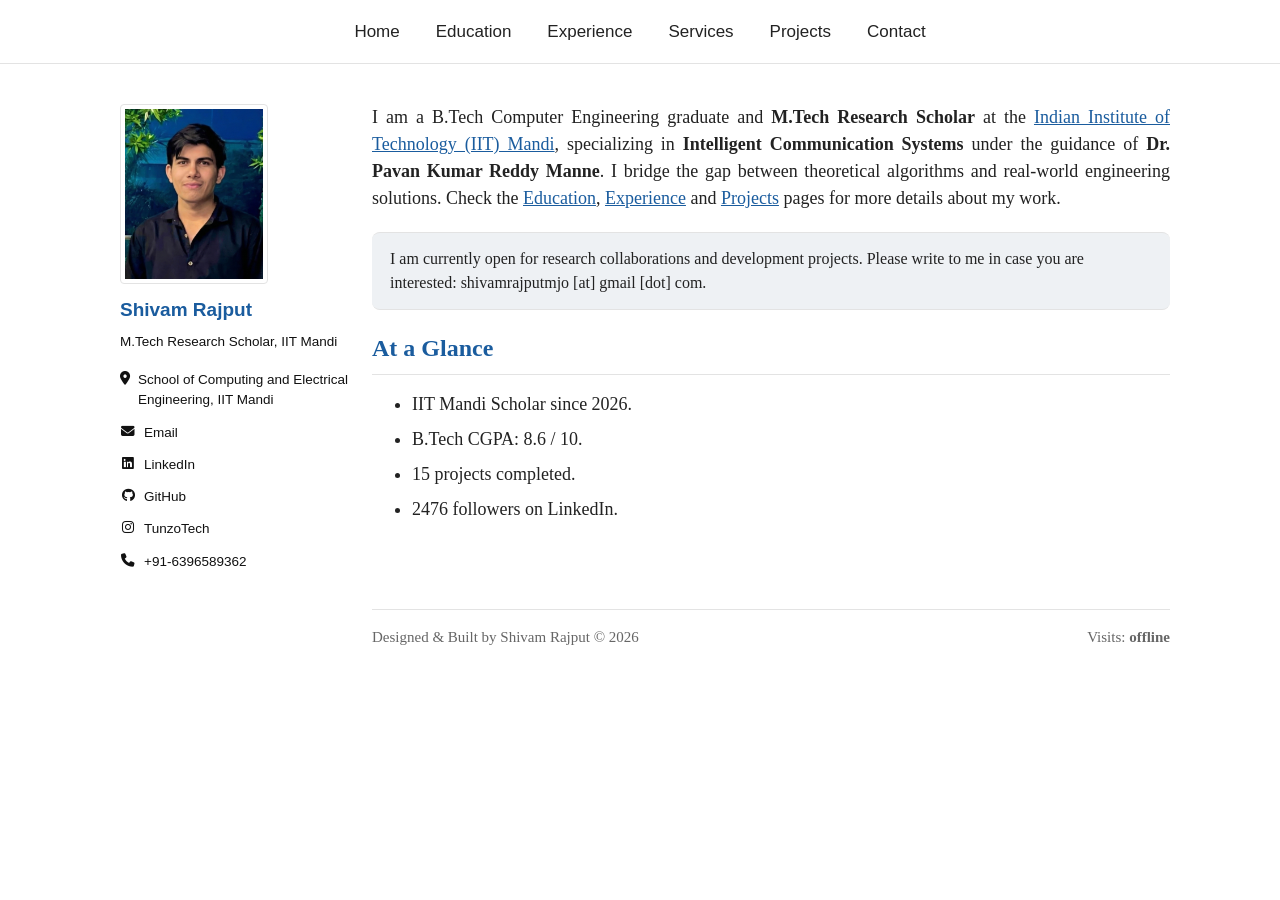
==== commit 480e5060: "Restyle portfolio and split into separate pages" ====
--- a/index.html
+++ b/index.html
@@ -7,35 +7,31 @@
     <meta name="keywords" content="Shivam Rajput, IIT Mandi, TunzoTech, Computer Engineer, GATE Qualified, Web Developer">
     <meta name="author" content="Shivam Rajput">
     <title>Shivam Rajput | M.Tech Research Scholar @ IIT Mandi</title>
-
     <link rel="stylesheet" href="https://cdnjs.cloudflare.com/ajax/libs/font-awesome/6.4.0/css/all.min.css">
     <link rel="stylesheet" href="style.css">
 </head>
 <body>
 
-    <!-- TOP NAVBAR -->
     <header class="navbar">
         <nav class="nav-inner">
             <button class="nav-toggle" id="nav-toggle" aria-label="Toggle menu"><i class="fas fa-bars"></i></button>
             <ul class="nav-links" id="nav-links">
-                <li><a href="#home" class="nav-link active">Home</a></li>
-                <li><a href="#academics" class="nav-link">Education</a></li>
-                <li><a href="#experience" class="nav-link">Experience</a></li>
-                <li><a href="#services" class="nav-link">Services</a></li>
-                <li><a href="#projects" class="nav-link">Projects</a></li>
-                <li><a href="#contact" class="nav-link">Contact</a></li>
+                <li><a href="index.html" class="nav-link">Home</a></li>
+                <li><a href="Education.html" class="nav-link">Education</a></li>
+                <li><a href="Experience.html" class="nav-link">Experience</a></li>
+                <li><a href="Services.html" class="nav-link">Services</a></li>
+                <li><a href="Projects.html" class="nav-link">Projects</a></li>
+                <li><a href="Contact.html" class="nav-link">Contact</a></li>
             </ul>
         </nav>
     </header>
 
     <div class="page">
 
-        <!-- LEFT PROFILE SIDEBAR -->
         <aside class="sidebar">
             <img class="avatar" src="Screenshot_2026-01-31-21-45-39-92_92460851df6f172a4592fca41cc2d2e6.jpg" alt="Shivam Rajput">
             <h2 class="name">Shivam Rajput</h2>
             <p class="role">M.Tech Research Scholar, IIT Mandi</p>
-
             <ul class="side-links">
                 <li><i class="fas fa-location-dot"></i> School of Computing and Electrical Engineering, IIT Mandi</li>
                 <li><a href="mailto:shivamrajputmjo@gmail.com"><i class="fas fa-envelope"></i> Email</a></li>
@@ -46,18 +42,15 @@
             </ul>
         </aside>
 
-        <!-- MAIN CONTENT -->
         <main class="content">
-
-            <section id="home">
+            <section>
                 <p>
                     I am a B.Tech Computer Engineering graduate and <strong>M.Tech Research Scholar</strong> at the
                     <a href="https://www.iitmandi.ac.in" target="_blank">Indian Institute of Technology (IIT) Mandi</a>,
                     specializing in <strong>Intelligent Communication Systems</strong> under the guidance of
                     <strong>Dr. Pavan Kumar Reddy Manne</strong>. I bridge the gap between theoretical algorithms and
-                    real-world engineering solutions.
-                    Check the <a href="#academics">Education</a>, <a href="#experience">Experience</a> and
-                    <a href="#projects">Projects</a> sections for more details about my work.
+                    real-world engineering solutions. Check the <a href="education.html">Education</a>, <a href="experience.html">Experience</a> and
+                    <a href="projects.html">Projects</a> pages for more details about my work.
                 </p>
 
                 <div class="notice">
@@ -74,131 +67,13 @@
                 </ul>
             </section>
 
-            <section id="academics">
-                <h2 class="section-title">Education &amp; Research</h2>
-
-                <div class="entry">
-                    <div class="entry-head">
-                        <h3>M.Tech (Research) <span class="badge">Current</span></h3>
-                        <span class="date">Jan 2026 – Present</span>
-                    </div>
-                    <div class="entry-org">Indian Institute of Technology (IIT) Mandi</div>
-                    <p>
-                        Specialization in <strong>Intelligent Communication Systems</strong> under the guidance of
-                        <strong>Dr. Pavan Kumar Reddy Manne</strong>. Currently focusing on advanced algorithms in
-                        communication networks and optimization techniques.
-                    </p>
-                    <p class="sub-head">Relevant Coursework:</p>
-                    <ul class="plain-list">
-                        <li>MA-524 Probability &amp; Stats</li>
-                        <li>EE-530 Applied Optimization</li>
-                        <li>EE-533 Access Networks</li>
-                        <li>EE-581 Intelligent Comms</li>
-                    </ul>
-                </div>
-
-                <div class="entry">
-                    <div class="entry-head">
-                        <h3>B.Tech Computer Engineering</h3>
-                        <span class="date">2021 – 2025</span>
-                    </div>
-                    <div class="entry-org">J.C. Bose University (YMCA), Faridabad</div>
-                    <p>
-                        Graduated with Distinction (CGPA: 8.6/10). Secured strong foundations in Data Structures,
-                        Algorithms, and Software Engineering.
-                    </p>
-                </div>
-            </section>
-
-            <section id="experience">
-                <h2 class="section-title">Experience</h2>
-
-                <div class="entry">
-                    <div class="entry-head">
-                        <h3>Graduate Engineer Trainee</h3>
-                        <span class="date">July 2025 – Nov 2025</span>
-                    </div>
-                    <div class="entry-org">SKETCHCOM Engineering &amp; Design PVT. LTD.</div>
-                    <ul>
-                        <li>Spearheaded end-to-end telecom and process documentation for large-scale industrial projects.</li>
-                        <li>Designed complex P&amp;IDs, Cable Schedules, IO Lists, and Equipment Layouts.</li>
-                        <li>Collaborated with cross-functional teams to automate engineering deliverables using custom software inputs.</li>
-                    </ul>
-                </div>
-
-                <div class="entry">
-                    <div class="entry-head">
-                        <h3>Software Developer Intern</h3>
-                        <span class="date">Jan 2025 – June 2025</span>
-                    </div>
-                    <div class="entry-org">SKETCHCOM Engineering &amp; Design PVT. LTD.</div>
-                    <ul>
-                        <li>Architected and deployed the official company website, enhancing digital presence.</li>
-                        <li>Developed <strong>"ComTools"</strong>, an internal automation suite that reduced drafting time by 40% for Oil &amp; Gas projects.</li>
-                    </ul>
-                </div>
-            </section>
-
-            <section id="services">
-                <h2 class="section-title">TunzoTech Services</h2>
-                <p>Founder of TunzoTech, providing high-quality B2B technical services.</p>
-                <ul>
-                    <li><strong>AutoCAD Design</strong> – Professional 2D/3D drafting for engineering layouts and architectural plans.</li>
-                    <li><strong>MS Office Solutions</strong> – Advanced Excel automation, documentation, and corporate reporting services.</li>
-                    <li><strong>Web Development</strong> – Building responsive, modern websites for businesses and startups.</li>
-                </ul>
-            </section>
-
-            <section id="projects">
-                <h2 class="section-title">Selected Works</h2>
-
-                <div class="entry">
-                    <div class="entry-head">
-                        <h3>Labour Chok</h3>
-                        <a href="https://github.com/TunzoShivam/labourchowk" target="_blank">[Link]</a>
-                    </div>
-                    <p>A conceptual platform designed to bridge the gap between daily wage workers (carpenters, builders) and customers.</p>
-                    <p class="tags">React · Node.js · Social Impact</p>
-                </div>
-
-                <div class="entry">
-                    <div class="entry-head">
-                        <h3>ComTools</h3>
-                    </div>
-                    <p>Internal enterprise software developed for Sketchcom to automate the generation of Oil &amp; Gas engineering deliverables.</p>
-                    <p class="tags">Python · Automation · Engineering</p>
-                </div>
-
-                <div class="entry">
-                    <div class="entry-head">
-                        <h3>TunzoTech Portfolio</h3>
-                        <a href="https://www.instagram.com/tunzotech/" target="_blank">[Link]</a>
-                    </div>
-                    <p>The digital storefront for my service agency, showcasing portfolio works and client testimonials.</p>
-                    <p class="tags">HTML5 · CSS3 · JS</p>
-                </div>
-            </section>
-
-            <section id="contact">
-                <h2 class="section-title">Contact</h2>
-                <p>
-                    I am currently open for research collaborations and development projects. Whether you have a
-                    question or just want to say hi, I'll try my best to get back to you!
-                </p>
-                <ul class="plain-list">
-                    <li><i class="fas fa-envelope"></i> <a href="mailto:shivamrajputmjo@gmail.com">shivamrajputmjo@gmail.com</a></li>
-                    <li><i class="fas fa-phone"></i> +91-6396589362</li>
-                </ul>
-            </section>
-
             <footer class="footer">
                 <span>Designed &amp; Built by Shivam Rajput © 2026</span>
                 <span>Visits: <strong id="counter-val">…</strong></span>
             </footer>
-
         </main>
     </div>
 
     <script src="script.js"></script>
 </body>
-</html>
+</html>
--- a/style.css
+++ b/style.css
@@ -136,7 +136,9 @@
 
 .content p { text-align: justify; margin-bottom: 16px; }
 
-section { padding-bottom: 28px; }
+section { padding-bottom: 28px; min-height: 55vh; }
+
+.section-title.first { margin-top: 0; }
 
 .section-title {
     font-family: Georgia, "Times New Roman", serif;
@@ -246,4 +248,4 @@
     .side-links li { padding-left: 0; }
 
     .content ul { padding-left: 24px; }
-}
+}
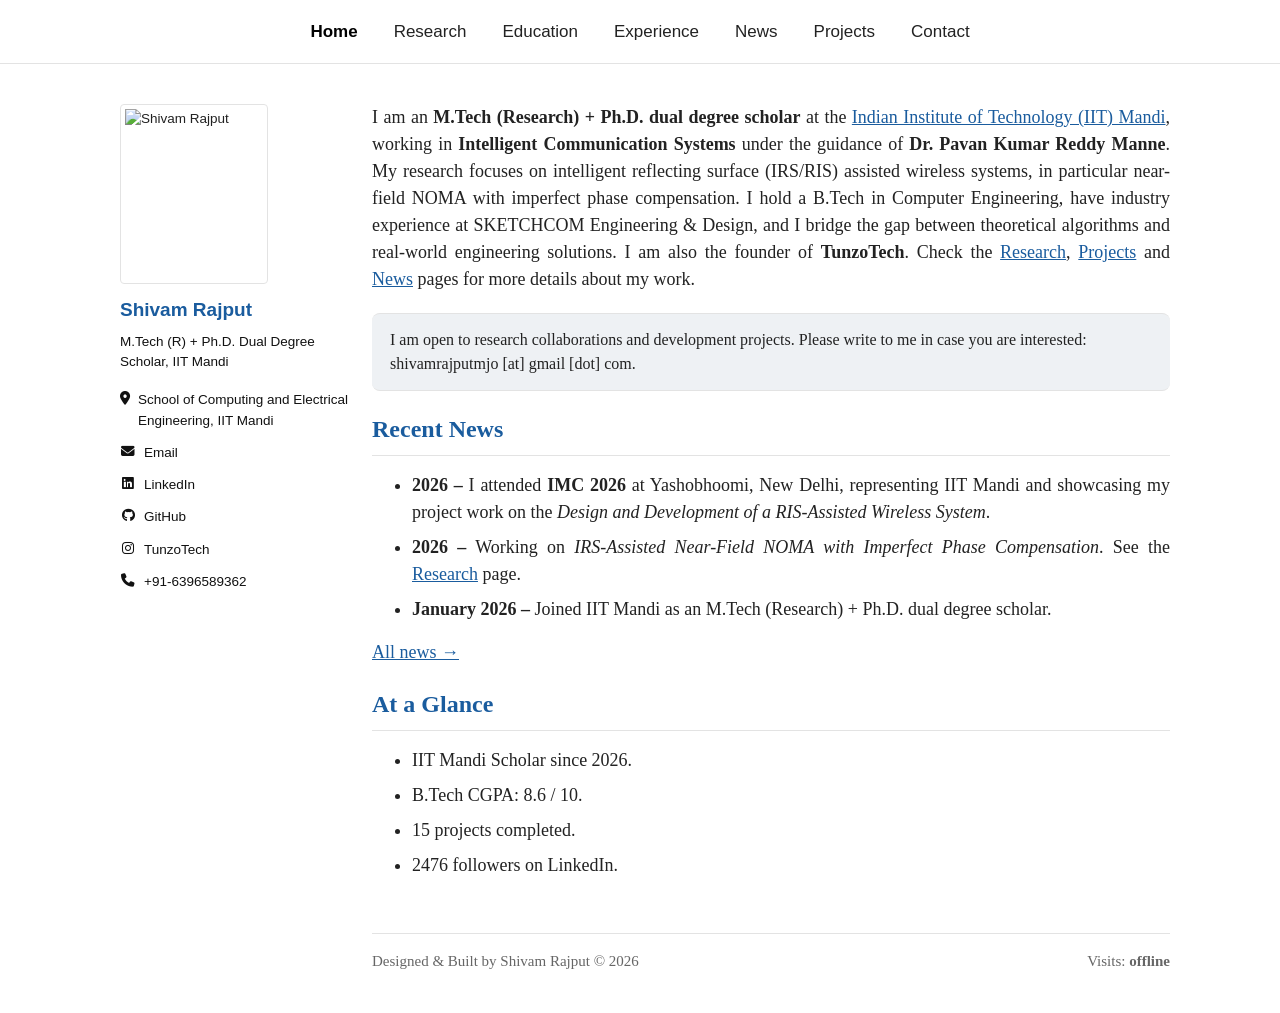
==== commit 5054fd97: "update all" ====
--- a/index.html
+++ b/index.html
@@ -1,79 +1,92 @@
-<!DOCTYPE html>
-<html lang="en">
-<head>
-    <meta charset="UTF-8">
-    <meta name="viewport" content="width=device-width, initial-scale=1.0">
-    <meta name="description" content="Shivam Rajput - M.Tech Research Scholar IIT Mandi | Computer Engineer Portfolio">
-    <meta name="keywords" content="Shivam Rajput, IIT Mandi, TunzoTech, Computer Engineer, GATE Qualified, Web Developer">
-    <meta name="author" content="Shivam Rajput">
-    <title>Shivam Rajput | M.Tech Research Scholar @ IIT Mandi</title>
-    <link rel="stylesheet" href="https://cdnjs.cloudflare.com/ajax/libs/font-awesome/6.4.0/css/all.min.css">
-    <link rel="stylesheet" href="style.css">
-</head>
-<body>
-
-    <header class="navbar">
-        <nav class="nav-inner">
-            <button class="nav-toggle" id="nav-toggle" aria-label="Toggle menu"><i class="fas fa-bars"></i></button>
-            <ul class="nav-links" id="nav-links">
-                <li><a href="index.html" class="nav-link">Home</a></li>
-                <li><a href="Education.html" class="nav-link">Education</a></li>
-                <li><a href="Experience.html" class="nav-link">Experience</a></li>
-                <li><a href="Services.html" class="nav-link">Services</a></li>
-                <li><a href="Projects.html" class="nav-link">Projects</a></li>
-                <li><a href="Contact.html" class="nav-link">Contact</a></li>
-            </ul>
-        </nav>
-    </header>
-
-    <div class="page">
-
-        <aside class="sidebar">
-            <img class="avatar" src="Screenshot_2026-01-31-21-45-39-92_92460851df6f172a4592fca41cc2d2e6.jpg" alt="Shivam Rajput">
-            <h2 class="name">Shivam Rajput</h2>
-            <p class="role">M.Tech Research Scholar, IIT Mandi</p>
-            <ul class="side-links">
-                <li><i class="fas fa-location-dot"></i> School of Computing and Electrical Engineering, IIT Mandi</li>
-                <li><a href="mailto:shivamrajputmjo@gmail.com"><i class="fas fa-envelope"></i> Email</a></li>
-                <li><a href="https://www.linkedin.com/in/shivam-rajput-b18097237" target="_blank"><i class="fab fa-linkedin"></i> LinkedIn</a></li>
-                <li><a href="https://github.com/tunzoshivam" target="_blank"><i class="fab fa-github"></i> GitHub</a></li>
-                <li><a href="https://www.instagram.com/tunzotech/" target="_blank"><i class="fab fa-instagram"></i> TunzoTech</a></li>
-                <li><i class="fas fa-phone"></i> +91-6396589362</li>
-            </ul>
-        </aside>
-
-        <main class="content">
-            <section>
-                <p>
-                    I am a B.Tech Computer Engineering graduate and <strong>M.Tech Research Scholar</strong> at the
-                    <a href="https://www.iitmandi.ac.in" target="_blank">Indian Institute of Technology (IIT) Mandi</a>,
-                    specializing in <strong>Intelligent Communication Systems</strong> under the guidance of
-                    <strong>Dr. Pavan Kumar Reddy Manne</strong>. I bridge the gap between theoretical algorithms and
-                    real-world engineering solutions. Check the <a href="education.html">Education</a>, <a href="experience.html">Experience</a> and
-                    <a href="projects.html">Projects</a> pages for more details about my work.
-                </p>
-
-                <div class="notice">
-                    I am currently open for research collaborations and development projects. Please write to me
-                    in case you are interested: shivamrajputmjo [at] gmail [dot] com.
-                </div>
-
-                <h2 class="section-title">At a Glance</h2>
-                <ul class="plain-list">
-                    <li>IIT Mandi Scholar since 2026.</li>
-                    <li>B.Tech CGPA: 8.6 / 10.</li>
-                    <li>15 projects completed.</li>
-                    <li>2476 followers on LinkedIn.</li>
-                </ul>
-            </section>
-
-            <footer class="footer">
-                <span>Designed &amp; Built by Shivam Rajput © 2026</span>
-                <span>Visits: <strong id="counter-val">…</strong></span>
-            </footer>
-        </main>
-    </div>
-
-    <script src="script.js"></script>
-</body>
-</html>+<!DOCTYPE html>
+<html lang="en">
+<head>
+    <meta charset="UTF-8">
+    <meta name="viewport" content="width=device-width, initial-scale=1.0">
+    <meta name="description" content="Shivam Rajput - M.Tech (Research) + Ph.D. Dual Degree Scholar at IIT Mandi | IRS-assisted wireless systems">
+    <meta name="keywords" content="Shivam Rajput, IIT Mandi, RIS, IRS, NOMA, near-field, TunzoTech, Wireless Communication">
+    <meta name="author" content="Shivam Rajput">
+    <title>Shivam Rajput | M.Tech (R) + Ph.D. Scholar @ IIT Mandi</title>
+    <link rel="stylesheet" href="https://cdnjs.cloudflare.com/ajax/libs/font-awesome/6.4.0/css/all.min.css">
+    <link rel="stylesheet" href="style.css">
+</head>
+<body>
+
+    <header class="navbar">
+        <nav class="nav-inner">
+            <button class="nav-toggle" id="nav-toggle" aria-label="Toggle menu"><i class="fas fa-bars"></i></button>
+            <ul class="nav-links" id="nav-links">
+                <li><a href="index.html" class="nav-link">Home</a></li>
+                <li><a href="research.html" class="nav-link">Research</a></li>
+                <li><a href="education.html" class="nav-link">Education</a></li>
+                <li><a href="experience.html" class="nav-link">Experience</a></li>
+                <li><a href="news.html" class="nav-link">News</a></li>
+                <li><a href="projects.html" class="nav-link">Projects</a></li>
+                <li><a href="contact.html" class="nav-link">Contact</a></li>
+            </ul>
+        </nav>
+    </header>
+
+    <div class="page">
+
+        <aside class="sidebar">
+            <img class="avatar" src="Screenshot_2026-01-31-21-45-39-92_92460851df6f172a4592fca41cc2d2e6.jpg" alt="Shivam Rajput">
+            <h2 class="name">Shivam Rajput</h2>
+            <p class="role">M.Tech (R) + Ph.D. Dual Degree Scholar, IIT Mandi</p>
+            <ul class="side-links">
+                <li><i class="fas fa-location-dot"></i> School of Computing and Electrical Engineering, IIT Mandi</li>
+                <li><a href="mailto:shivamrajputmjo@gmail.com"><i class="fas fa-envelope"></i> Email</a></li>
+                <li><a href="https://www.linkedin.com/in/shivam-rajput-b18097237" target="_blank"><i class="fab fa-linkedin"></i> LinkedIn</a></li>
+                <li><a href="https://github.com/tunzoshivam" target="_blank"><i class="fab fa-github"></i> GitHub</a></li>
+                <li><a href="https://www.instagram.com/tunzotech/" target="_blank"><i class="fab fa-instagram"></i> TunzoTech</a></li>
+                <li><i class="fas fa-phone"></i> +91-6396589362</li>
+            </ul>
+        </aside>
+
+        <main class="content">
+            <section>
+                <p>
+                    I am an <strong>M.Tech (Research) + Ph.D. dual degree scholar</strong> at the
+                    <a href="https://www.iitmandi.ac.in" target="_blank">Indian Institute of Technology (IIT) Mandi</a>,
+                    working in <strong>Intelligent Communication Systems</strong> under the guidance of
+                    <strong>Dr. Pavan Kumar Reddy Manne</strong>. My research focuses on intelligent reflecting
+                    surface (IRS/RIS) assisted wireless systems, in particular near-field NOMA with imperfect phase
+                    compensation. I hold a B.Tech in Computer Engineering, have industry experience at SKETCHCOM
+                    Engineering &amp; Design, and I bridge the gap between theoretical algorithms and real-world
+                    engineering solutions. I am also the founder of <strong>TunzoTech</strong>. Check the
+                    <a href="research.html">Research</a>, <a href="projects.html">Projects</a> and
+                    <a href="news.html">News</a> pages for more details about my work.
+                </p>
+
+                <div class="notice">
+                    I am open to research collaborations and development projects. Please write to me
+                    in case you are interested: shivamrajputmjo [at] gmail [dot] com.
+                </div>
+
+                <h2 class="section-title">Recent News</h2>
+                <ul>
+                    <li><span class="news-date">2026 –</span> I attended <strong>IMC 2026</strong> at Yashobhoomi, New Delhi, representing IIT Mandi and showcasing my project work on the <em>Design and Development of a RIS-Assisted Wireless System</em>.</li>
+                    <li><span class="news-date">2026 –</span> Working on <em>IRS-Assisted Near-Field NOMA with Imperfect Phase Compensation</em>. See the <a href="research.html">Research</a> page.</li>
+                    <li><span class="news-date">January 2026 –</span> Joined IIT Mandi as an M.Tech (Research) + Ph.D. dual degree scholar.</li>
+                </ul>
+                <p><a href="news.html">All news →</a></p>
+
+                <h2 class="section-title">At a Glance</h2>
+                <ul class="plain-list">
+                    <li>IIT Mandi Scholar since 2026.</li>
+                    <li>B.Tech CGPA: 8.6 / 10.</li>
+                    <li>15 projects completed.</li>
+                    <li>2476 followers on LinkedIn.</li>
+                </ul>
+            </section>
+
+            <footer class="footer">
+                <span>Designed &amp; Built by Shivam Rajput © 2026</span>
+                <span>Visits: <strong id="counter-val">…</strong></span>
+            </footer>
+        </main>
+    </div>
+
+    <script src="script.js"></script>
+</body>
+</html>
--- a/style.css
+++ b/style.css
@@ -1,251 +1,265 @@
-/* ===== Base ===== */
-:root {
-    --link: #1a5c9e;
-    --link-hover: #0b3d73;
-    --heading: #1a5c9e;
-    --text: #222;
-    --muted: #666;
-    --border: #e3e3e3;
-    --notice-bg: #eef1f4;
-    --nav-h: 64px;
-}
-
-* { box-sizing: border-box; margin: 0; padding: 0; }
-
-html { scroll-behavior: smooth; scroll-padding-top: calc(var(--nav-h) + 16px); }
-
-body {
-    background: #fff;
-    color: var(--text);
-    font-family: "Times New Roman", Times, Georgia, serif;
-    font-size: 18px;
-    line-height: 1.5;
-}
-
-a { color: var(--link); text-decoration: underline; }
-a:hover { color: var(--link-hover); }
-
-/* ===== Top navbar ===== */
-.navbar {
-    position: fixed;
-    top: 0; left: 0; right: 0;
-    height: var(--nav-h);
-    background: #fff;
-    border-bottom: 1px solid var(--border);
-    z-index: 100;
-    font-family: Arial, Helvetica, sans-serif;
-}
-
-.nav-inner {
-    max-width: 1100px;
-    height: 100%;
-    margin: 0 auto;
-    display: flex;
-    align-items: center;
-    justify-content: center;
-}
-
-.nav-links {
-    list-style: none;
-    display: flex;
-    gap: 36px;
-}
-
-.nav-link {
-    color: #222;
-    text-decoration: none;
-    font-size: 17px;
-    padding: 6px 0;
-}
-
-.nav-link:hover { color: var(--link); }
-.nav-link.active { font-weight: 700; color: #000; }
-
-.nav-toggle {
-    display: none;
-    background: none;
-    border: 1px solid var(--border);
-    border-radius: 4px;
-    padding: 8px 12px;
-    font-size: 18px;
-    cursor: pointer;
-    color: #222;
-}
-
-/* ===== Page layout ===== */
-.page {
-    max-width: 1100px;
-    margin: 0 auto;
-    padding: calc(var(--nav-h) + 40px) 20px 40px;
-    display: grid;
-    grid-template-columns: 250px 1fr;
-    gap: 12px;
-    align-items: start;
-}
-
-/* ===== Sidebar ===== */
-.sidebar {
-    position: sticky;
-    top: calc(var(--nav-h) + 24px);
-    font-family: Arial, Helvetica, sans-serif;
-    font-size: 13.5px;
-}
-
-.avatar {
-    width: 148px;
-    height: 180px;
-    object-fit: cover;
-    object-position: top;
-    display: block;
-    border: 1px solid var(--border);
-    padding: 4px;
-    border-radius: 4px;
-    background: #fff;
-    margin: 0 0 14px 10px;
-}
-
-.name {
-    font-size: 19px;
-    font-weight: 700;
-    color: var(--heading);
-    line-height: 1.25;
-    margin-left: 10px;
-}
-
-.role {
-    margin: 10px 0 12px 10px;
-    color: #111;
-}
-
-.side-links { list-style: none; }
-
-.side-links li {
-    display: flex;
-    gap: 8px;
-    align-items: flex-start;
-    padding: 6px 10px;
-    color: #111;
-}
-
-.side-links i { width: 16px; text-align: center; margin-top: 2px; }
-.side-links a { color: #111; text-decoration: none; display: flex; gap: 8px; }
-.side-links a:hover { color: var(--link); }
-
-/* ===== Content ===== */
-.content { min-width: 0; }
-
-.content p { text-align: justify; margin-bottom: 16px; }
-
-section { padding-bottom: 28px; min-height: 55vh; }
-
-.section-title.first { margin-top: 0; }
-
-.section-title {
-    font-family: Georgia, "Times New Roman", serif;
-    font-size: 24px;
-    font-weight: 700;
-    color: var(--heading);
-    padding-bottom: 8px;
-    margin: 20px 0 16px;
-    border-bottom: 1px solid var(--border);
-}
-
-#home > p:first-child { margin-top: 0; }
-
-.notice {
-    background: var(--notice-bg);
-    border-top: 1px solid var(--border);
-    border-bottom: 1px solid var(--border);
-    border-radius: 8px;
-    padding: 14px 18px;
-    font-size: 16px;
-    margin: 20px 0;
-}
-
-.content ul { padding-left: 40px; margin-bottom: 16px; }
-.content li { margin-bottom: 8px; text-align: justify; }
-
-.plain-list { list-style: disc; }
-#contact .plain-list { list-style: none; padding-left: 0; }
-#contact .plain-list i { color: var(--heading); width: 20px; }
-
-/* Entries (education, experience, projects) */
-.entry { margin-bottom: 26px; }
-
-.entry-head {
-    display: flex;
-    justify-content: space-between;
-    align-items: baseline;
-    flex-wrap: wrap;
-    gap: 6px 16px;
-}
-
-.entry-head h3 { font-size: 20px; color: #111; }
-
-.date { color: var(--muted); font-size: 16px; font-style: italic; }
-
-.entry-org { color: var(--heading); font-weight: 600; margin: 2px 0 8px; }
-
-.sub-head { font-weight: 700; margin-bottom: 6px !important; }
-
-.badge {
-    font-family: Arial, sans-serif;
-    font-size: 11px;
-    font-weight: 700;
-    letter-spacing: 0.5px;
-    text-transform: uppercase;
-    background: var(--heading);
-    color: #fff;
-    padding: 2px 8px;
-    border-radius: 3px;
-    vertical-align: middle;
-    margin-left: 6px;
-}
-
-.tags { color: var(--muted); font-style: italic; font-size: 16px; }
-
-/* Footer */
-.footer {
-    margin-top: 10px;
-    padding-top: 16px;
-    border-top: 1px solid var(--border);
-    display: flex;
-    justify-content: space-between;
-    flex-wrap: wrap;
-    gap: 8px;
-    color: var(--muted);
-    font-size: 15px;
-}
-
-/* ===== Responsive ===== */
-@media (max-width: 860px) {
-    body { font-size: 17px; }
-
-    .nav-inner { justify-content: flex-end; padding: 0 16px; }
-    .nav-toggle { display: block; }
-
-    .nav-links {
-        display: none;
-        position: absolute;
-        top: var(--nav-h);
-        left: 0; right: 0;
-        background: #fff;
-        border-bottom: 1px solid var(--border);
-        flex-direction: column;
-        gap: 0;
-        padding: 8px 20px;
-    }
-    .nav-links.open { display: flex; }
-    .nav-links li { padding: 10px 0; border-bottom: 1px solid #f0f0f0; }
-    .nav-links li:last-child { border-bottom: none; }
-
-    .page { grid-template-columns: 1fr; gap: 24px; padding-top: calc(var(--nav-h) + 24px); }
-
-    .sidebar { position: static; display: flex; flex-wrap: wrap; gap: 4px 20px; align-items: flex-start; }
-    .sidebar .avatar { margin-left: 0; }
-    .sidebar .name, .sidebar .role { margin-left: 0; }
-    .side-links { flex-basis: 100%; }
-    .side-links li { padding-left: 0; }
-
-    .content ul { padding-left: 24px; }
-}+/* ===== Base ===== */
+:root {
+    --link: #1a5c9e;
+    --link-hover: #0b3d73;
+    --heading: #1a5c9e;
+    --text: #222;
+    --muted: #666;
+    --border: #e3e3e3;
+    --notice-bg: #eef1f4;
+    --nav-h: 64px;
+}
+
+* { box-sizing: border-box; margin: 0; padding: 0; }
+
+html { scroll-behavior: smooth; scroll-padding-top: calc(var(--nav-h) + 16px); }
+
+body {
+    background: #fff;
+    color: var(--text);
+    font-family: "Times New Roman", Times, Georgia, serif;
+    font-size: 18px;
+    line-height: 1.5;
+}
+
+a { color: var(--link); text-decoration: underline; }
+a:hover { color: var(--link-hover); }
+
+/* ===== Top navbar ===== */
+.navbar {
+    position: fixed;
+    top: 0; left: 0; right: 0;
+    height: var(--nav-h);
+    background: #fff;
+    border-bottom: 1px solid var(--border);
+    z-index: 100;
+    font-family: Arial, Helvetica, sans-serif;
+}
+
+.nav-inner {
+    max-width: 1100px;
+    height: 100%;
+    margin: 0 auto;
+    display: flex;
+    align-items: center;
+    justify-content: center;
+}
+
+.nav-links {
+    list-style: none;
+    display: flex;
+    gap: 36px;
+}
+
+.nav-link {
+    color: #222;
+    text-decoration: none;
+    font-size: 17px;
+    padding: 6px 0;
+}
+
+.nav-link:hover { color: var(--link); }
+.nav-link.active { font-weight: 700; color: #000; }
+
+.nav-toggle {
+    display: none;
+    background: none;
+    border: 1px solid var(--border);
+    border-radius: 4px;
+    padding: 8px 12px;
+    font-size: 18px;
+    cursor: pointer;
+    color: #222;
+}
+
+/* ===== Page layout ===== */
+.page {
+    max-width: 1100px;
+    margin: 0 auto;
+    padding: calc(var(--nav-h) + 40px) 20px 40px;
+    display: grid;
+    grid-template-columns: 250px 1fr;
+    gap: 12px;
+    align-items: start;
+}
+
+/* ===== Sidebar ===== */
+.sidebar {
+    position: sticky;
+    top: calc(var(--nav-h) + 24px);
+    font-family: Arial, Helvetica, sans-serif;
+    font-size: 13.5px;
+}
+
+.avatar {
+    width: 148px;
+    height: 180px;
+    object-fit: cover;
+    object-position: top;
+    display: block;
+    border: 1px solid var(--border);
+    padding: 4px;
+    border-radius: 4px;
+    background: #fff;
+    margin: 0 0 14px 10px;
+}
+
+.name {
+    font-size: 19px;
+    font-weight: 700;
+    color: var(--heading);
+    line-height: 1.25;
+    margin-left: 10px;
+}
+
+.role {
+    margin: 10px 0 12px 10px;
+    color: #111;
+}
+
+.side-links { list-style: none; }
+
+.side-links li {
+    display: flex;
+    gap: 8px;
+    align-items: flex-start;
+    padding: 6px 10px;
+    color: #111;
+}
+
+.side-links i { width: 16px; text-align: center; margin-top: 2px; }
+.side-links a { color: #111; text-decoration: none; display: flex; gap: 8px; }
+.side-links a:hover { color: var(--link); }
+
+/* ===== Content ===== */
+.content { min-width: 0; }
+
+.content p { text-align: justify; margin-bottom: 16px; }
+
+section { padding-bottom: 28px; min-height: 55vh; }
+
+.section-title.first { margin-top: 0; }
+
+.section-title {
+    font-family: Georgia, "Times New Roman", serif;
+    font-size: 24px;
+    font-weight: 700;
+    color: var(--heading);
+    padding-bottom: 8px;
+    margin: 20px 0 16px;
+    border-bottom: 1px solid var(--border);
+}
+
+#home > p:first-child { margin-top: 0; }
+
+.notice {
+    background: var(--notice-bg);
+    border-top: 1px solid var(--border);
+    border-bottom: 1px solid var(--border);
+    border-radius: 8px;
+    padding: 14px 18px;
+    font-size: 16px;
+    margin: 20px 0;
+}
+
+.content ul { padding-left: 40px; margin-bottom: 16px; }
+.content li { margin-bottom: 8px; text-align: justify; }
+
+.plain-list { list-style: disc; }
+#contact .plain-list { list-style: none; padding-left: 0; }
+#contact .plain-list i { color: var(--heading); width: 20px; }
+
+/* Entries (education, experience, projects) */
+.entry { margin-bottom: 26px; }
+
+.entry-head {
+    display: flex;
+    justify-content: space-between;
+    align-items: baseline;
+    flex-wrap: wrap;
+    gap: 6px 16px;
+}
+
+.entry-head h3 { font-size: 20px; color: #111; }
+
+.date { color: var(--muted); font-size: 16px; font-style: italic; }
+
+.entry-org { color: var(--heading); font-weight: 600; margin: 2px 0 8px; }
+
+.sub-head { font-weight: 700; margin-bottom: 6px !important; }
+
+.badge {
+    font-family: Arial, sans-serif;
+    font-size: 11px;
+    font-weight: 700;
+    letter-spacing: 0.5px;
+    text-transform: uppercase;
+    background: var(--heading);
+    color: #fff;
+    padding: 2px 8px;
+    border-radius: 3px;
+    vertical-align: middle;
+    margin-left: 6px;
+}
+
+.tags { color: var(--muted); font-style: italic; font-size: 16px; }
+
+.news-date { font-weight: 700; }
+
+.btn-link {
+    display: inline-block;
+    padding: 9px 20px;
+    background: var(--heading);
+    color: #fff !important;
+    text-decoration: none;
+    border-radius: 4px;
+    font-family: Arial, Helvetica, sans-serif;
+    font-size: 15px;
+}
+.btn-link:hover { background: var(--link-hover); }
+
+/* Footer */
+.footer {
+    margin-top: 10px;
+    padding-top: 16px;
+    border-top: 1px solid var(--border);
+    display: flex;
+    justify-content: space-between;
+    flex-wrap: wrap;
+    gap: 8px;
+    color: var(--muted);
+    font-size: 15px;
+}
+
+/* ===== Responsive ===== */
+@media (max-width: 860px) {
+    body { font-size: 17px; }
+
+    .nav-inner { justify-content: flex-end; padding: 0 16px; }
+    .nav-toggle { display: block; }
+
+    .nav-links {
+        display: none;
+        position: absolute;
+        top: var(--nav-h);
+        left: 0; right: 0;
+        background: #fff;
+        border-bottom: 1px solid var(--border);
+        flex-direction: column;
+        gap: 0;
+        padding: 8px 20px;
+    }
+    .nav-links.open { display: flex; }
+    .nav-links li { padding: 10px 0; border-bottom: 1px solid #f0f0f0; }
+    .nav-links li:last-child { border-bottom: none; }
+
+    .page { grid-template-columns: 1fr; gap: 24px; padding-top: calc(var(--nav-h) + 24px); }
+
+    .sidebar { position: static; display: flex; flex-wrap: wrap; gap: 4px 20px; align-items: flex-start; }
+    .sidebar .avatar { margin-left: 0; }
+    .sidebar .name, .sidebar .role { margin-left: 0; }
+    .side-links { flex-basis: 100%; }
+    .side-links li { padding-left: 0; }
+
+    .content ul { padding-left: 24px; }
+}
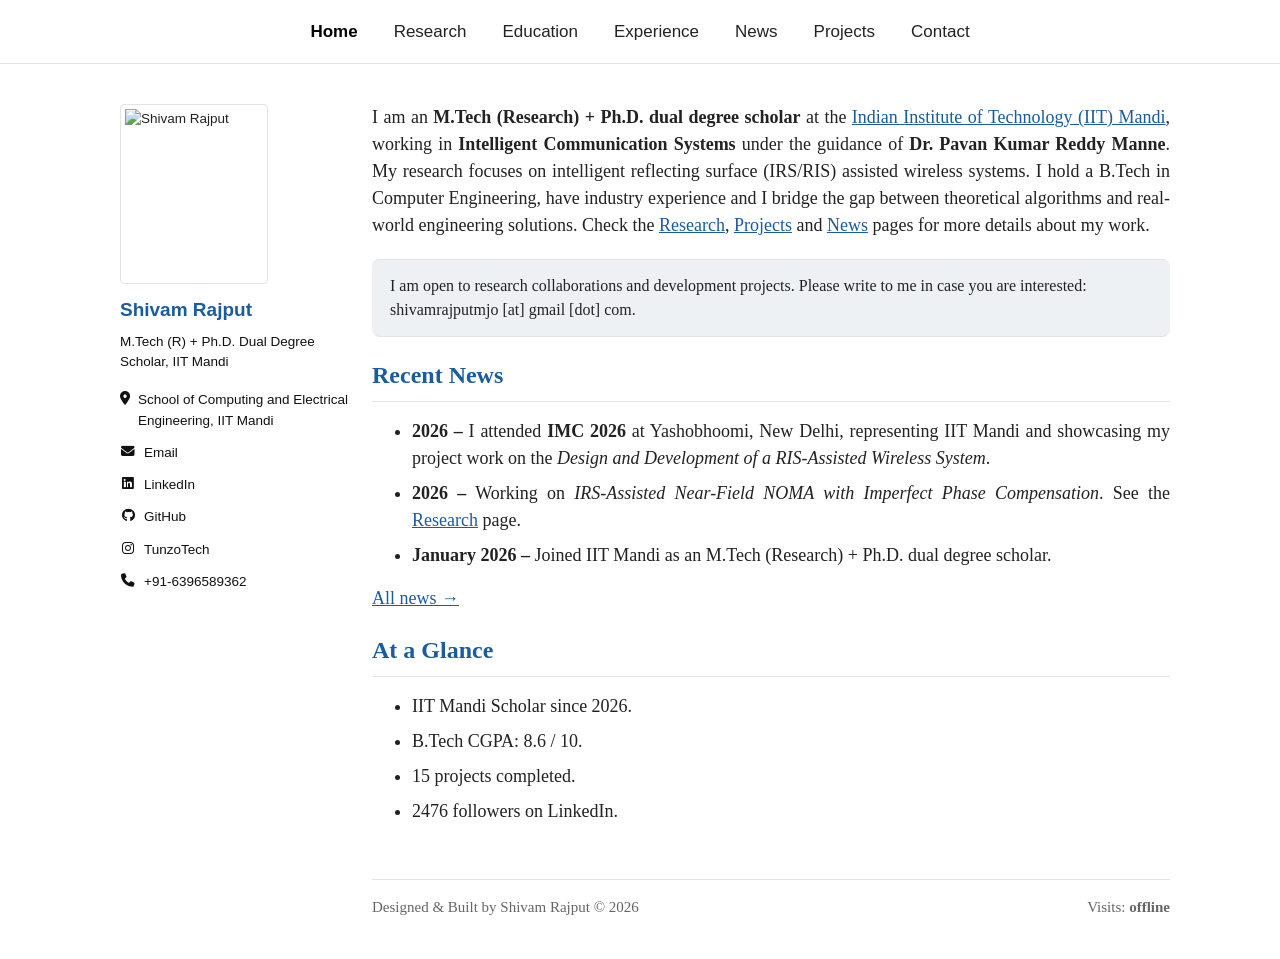
==== commit 0325407b: "Update all" ====
--- a/index.html
+++ b/index.html
@@ -50,11 +50,8 @@
                     <a href="https://www.iitmandi.ac.in" target="_blank">Indian Institute of Technology (IIT) Mandi</a>,
                     working in <strong>Intelligent Communication Systems</strong> under the guidance of
                     <strong>Dr. Pavan Kumar Reddy Manne</strong>. My research focuses on intelligent reflecting
-                    surface (IRS/RIS) assisted wireless systems, in particular near-field NOMA with imperfect phase
-                    compensation. I hold a B.Tech in Computer Engineering, have industry experience at SKETCHCOM
-                    Engineering &amp; Design, and I bridge the gap between theoretical algorithms and real-world
-                    engineering solutions. I am also the founder of <strong>TunzoTech</strong>. Check the
-                    <a href="research.html">Research</a>, <a href="projects.html">Projects</a> and
+                    surface (IRS/RIS) assisted wireless systems. I hold a B.Tech in Computer Engineering, have industry experience and I bridge the gap between theoretical algorithms and real-world
+                    engineering solutions. Check the <a href="research.html">Research</a>, <a href="projects.html">Projects</a> and
                     <a href="news.html">News</a> pages for more details about my work.
                 </p>
 
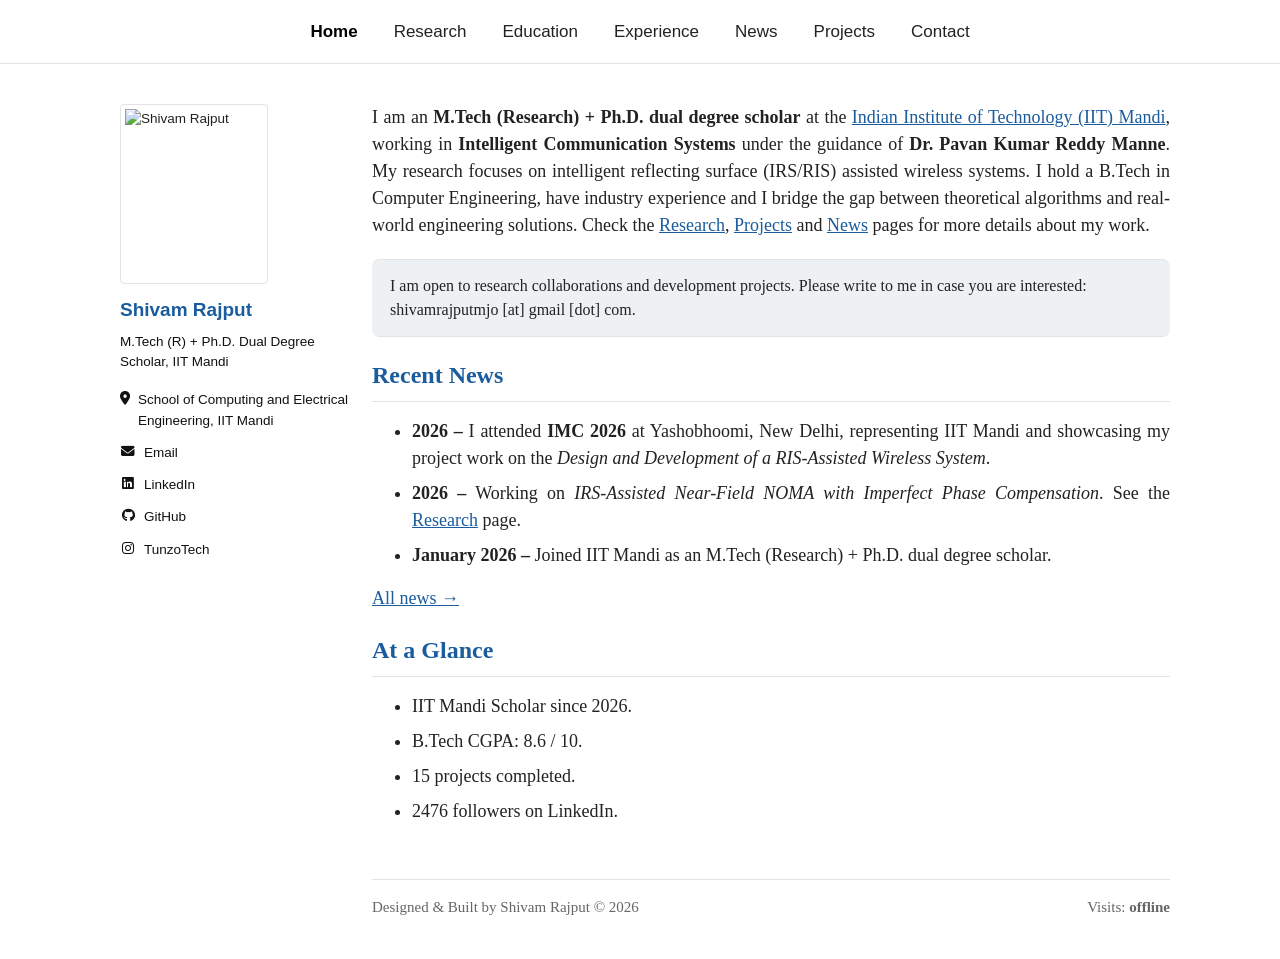
==== commit c7d31cfe: "all" ====
--- a/index.html
+++ b/index.html
@@ -39,7 +39,7 @@
                 <li><a href="https://www.linkedin.com/in/shivam-rajput-b18097237" target="_blank"><i class="fab fa-linkedin"></i> LinkedIn</a></li>
                 <li><a href="https://github.com/tunzoshivam" target="_blank"><i class="fab fa-github"></i> GitHub</a></li>
                 <li><a href="https://www.instagram.com/tunzotech/" target="_blank"><i class="fab fa-instagram"></i> TunzoTech</a></li>
-                <li><i class="fas fa-phone"></i> +91-6396589362</li>
+
             </ul>
         </aside>
 
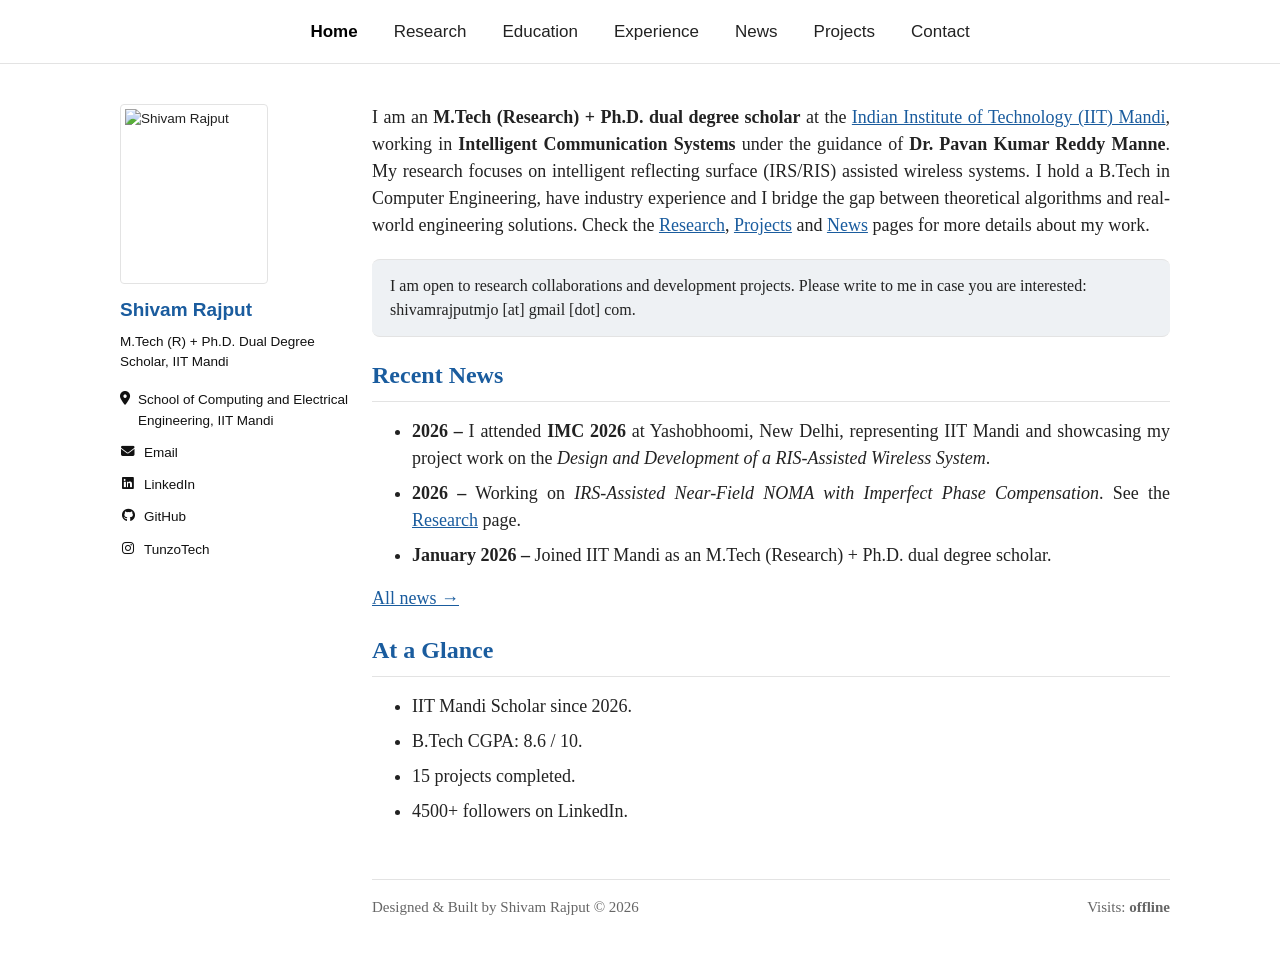
==== commit 4da40068: "Update LinkedIn follower count in index.html" ====
--- a/index.html
+++ b/index.html
@@ -73,7 +73,7 @@
                     <li>IIT Mandi Scholar since 2026.</li>
                     <li>B.Tech CGPA: 8.6 / 10.</li>
                     <li>15 projects completed.</li>
-                    <li>2476 followers on LinkedIn.</li>
+                    <li>4500+ followers on LinkedIn.</li>
                 </ul>
             </section>
 
